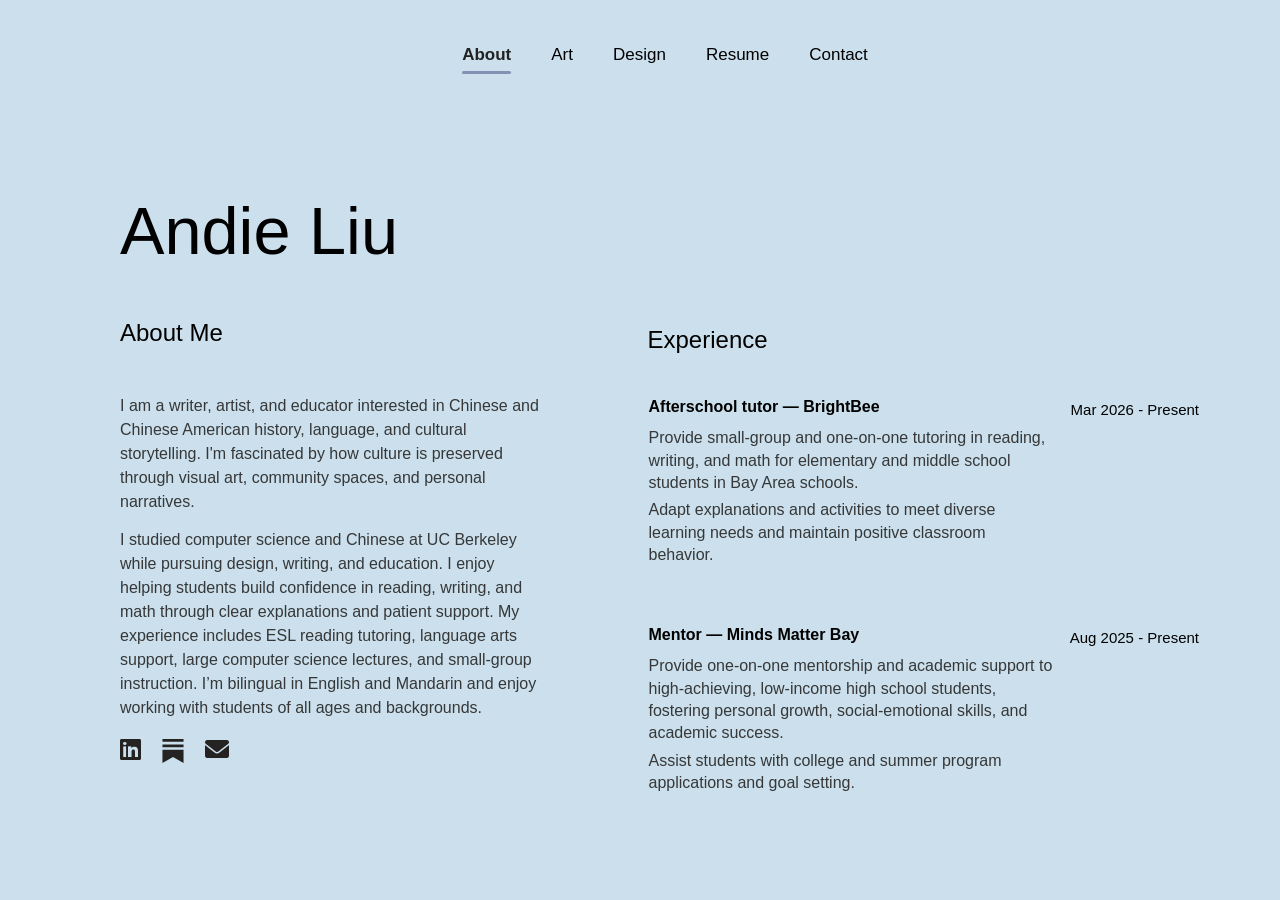
==== index.html @ 17f1b498 "Add mural content to Art page" ====
<!DOCTYPE html>
<html>
    <head>
        <meta charset="UTF-8">
        <meta name="description" content="Andie Liu personal website">
        <meta name="keywords" content="UC Berkeley, software engineer, Java, Python, HTML, CSS, JavaScript, painting">
        <meta name="author" content="Andie Liu">
        <meta name="viewport" content="width=device-width, initial-scale=1.0">
        <title>Andie Liu</title>
        <link rel="stylesheet" href="./styles.css">
        <link rel="stylesheet" href="https://cdnjs.cloudflare.com/ajax/libs/font-awesome/6.0.0-beta3/css/all.min.css">
        <script src="./main.js"></script>
    </head>
    <body class="home-pg">
        <div class="container">
            <nav>
                <div class="menu-container">
                    <ul class="menu">
                        <li><a href="./index.html" class="active">About</a></li>
                        <li><a href="./art.html">Art</a></li>
                        <li><a href="./design.html">Design</a></li>
                        <li><a href="./resume.pdf">Resume</a></li>
                        <li><a href="./contact.html">Contact</a></li>
                    </ul>
                </div>
            </nav>
            <div class="about">
                <div class="left-container">
                    <h1 id="name">Andie Liu</h1>
                    <h2>About Me</h2>
                    <p>
                        I am a writer, artist, and educator interested in Chinese and Chinese American history, language, and cultural storytelling.
                        I'm fascinated by how culture is preserved through visual art, community spaces, and personal narratives.
                    </p>
                    <p>
                        I studied computer science and Chinese at UC Berkeley while pursuing design, writing, and education. I enjoy helping students build confidence in reading, writing, and math through clear explanations and patient support. My experience includes ESL reading tutoring, language arts support, large computer science lectures, and small-group instruction. I’m bilingual in English and Mandarin and enjoy working with students of all ages and backgrounds.
                    </p>
                    <!-- <div class="section-link active" id="exp-link"><a href="#experience">EXPERIENCE</a></div>
                    <div class="section-link" id="proj-link"><a href="#projects">PROJECTS</a></div> -->
                    <footer>
                        <div class="footer-container">
                            <div class="social-icons">
                                <a href="https://linkedin.com/in/andie-liu" target="_blank" rel="noopener noreferrer">
                                    <i class="fab fa-linkedin"></i>
                                </a>
                                <a href="https://andieliu.substack.com/" target="_blank" rel="noopener noreferrer">
                                    <svg xmlns="http://www.w3.org/2000/svg" viewBox="0 0 24 24" width="24" height="24" style="vertical-align:text-bottom; fill:rgb(37,34,34); transition: fill 0.2s; margin-right: 10px; margin-left:10px">
                                        <path d="M22.539 8.242H1.46V5.406h21.08v2.836zM1.46 10.812V24L12 18.11 22.54 24V10.812H1.46zM22.54 0H1.46v2.836h21.08V0z"/>
                                    </svg>
                                </a>
                                <a href="mailto:andieliu@berkeley.edu">
                                    <i class="fas fa-envelope"></i>
                                </a>

                            </div>
                        </div>
                    </footer>
                </div>
            <div class="right-container">
                <section id="experience">
                    <h2>Experience</h2>
                    <div class="resume-box">
                        <div class="resumeItemTitle">
                            <h4 class="resumeOrg">Afterschool tutor — BrightBee </h4>
                            <h4 class="resumeTime">Mar 2026 - Present</h4>
                        </div>
                        <ul>
                            <li>Provide small-group and one-on-one tutoring in reading, writing, and math for elementary and middle school students in Bay Area schools.</li>
                            <li>Adapt explanations and activities to meet diverse learning needs and maintain positive classroom behavior.</li>
                        </ul>
                    </div>
                    <div class="resume-box">
                        <div class="resumeItemTitle">
                            <h4 class="resumeOrg">Mentor — Minds Matter Bay </h4>
                            <h4 class="resumeTime">Aug 2025 - Present</h4>
                        </div>
                        <ul>
                            <li>Provide one-on-one mentorship and academic support to high-achieving, low-income high school students, fostering personal growth, social-emotional skills, and academic success.</li>
                            <li>Assist students with college and summer program applications and goal setting.</li>
                        </ul>
                    </div>
                    <div class="resume-box">
                        <div class="resumeItemTitle">
                            <h4 class="resumeOrg">Teacher — Computer Science Mentors</h4>
                            <h4 class="resumeTime">Oct 2022 - May 2023</h4>
                        </div>
                        <ul>
                            <li>Taught Discrete Math & Probability for 6-student sections twice weekly; clarified technical concepts through visuals for struggling students. Consistently earned top student evaluations for clarity and efficacy.</li>
                            <li>Led interactive lectures for 150+ freshmen girls in computer science, encouraging engagement and confidence.</li>
                        </ul>
                    </div>
                    <div class="resume-box">
                        <div class="resumeItemTitle">
                            <h4 class="resumeOrg">Reading tutor — Lauren's House 4 Positive Change</h4>
                            <h4 class="resumeTime">Jun 2020 - Aug 2020</h4>
                        </div>
                        <ul>
                            <li>Taught ESL elementary and middle schoolers critical reading over Zoom 3x a week. Received overwhelmingly positive feedback from students' academic year teachers.</li>
                        </ul>
                    </div>
                    <div class="resume-box">
                        <div class="resumeItemTitle">
                            <h4 class="resumeOrg">Language arts tutor — Monta Vista High School</h4>
                            <h4 class="resumeTime">Aug 2019 - June 2020</h4>
                        </div>
                        <ul>
                            <li>Guided students through literary analysis, essay writing, and creative expression in one-on-one and group settings.</li>
                            <li>Edited and provided feedback on journalistic and academic writing; assisted teacher with classroom management and student engagement.</li>
                        </ul>
                    </div>
                    <div class="resume-box">
                        <div class="resumeItemTitle">
                            <h4 class="resumeOrg">Designer — Blue & Gold Yearbook</h4>
                            <h4 class="resumeTime">Aug 2021 - Dec 2022</h4>
                        </div>
                        <ul>
                            <li>Created monthly page spreads featuring campus events integrating graphic design principles on Adobe InDesign, Photoshop, and Illustrator. Collaborated across copy, photo, and editing teams to perfect designs through revision and redesign.</li>
                        </ul>
                    </div>
                    <div class="resume-box">
                        <div class="resumeItemTitle">
                            <h4 class="resumeOrg">News reporter — The Daily Californian</h4>
                            <h4 class="resumeTime">Jun 2021 - Aug 2021</h4>
                        </div>
                        <ul>
                            <li>Interviewed, wrote, edited, and published breaking news stories online on events, research, and community of Berkeley within 24 hours of assignment. Published feature on City Council members on front page of print paper.</li>
                        </ul>
                    </div>
                    <div class="resume-box">
                        <div class="resumeItemTitle">
                            <h4 class="resumeOrg">Erhu (Chinese violin) teacher</h4>
                            <h4 class="resumeTime">Jun 2020 - May 2023</h4>
                        </div>
                        <ul>
                            <li>Taught an adult beginner traditional Chinese pieces and technique weekly on Zoom.</li>
                        </ul>
                    </div>
                </section>
                <section id="projects">
                    <h2 style="margin-top:35px">Projects</h2>
                    <div class="resume-box">
                        <div class="resumeItemTitle">
                            <h4 class="resumeOrg">A Beautiful Kind of Jade</h4>
                            <h4 class="resumeTime">Sep 2024 - Present</h4>
                        </div>
                        <ul>
                            <li>Write personal essays on <a href="https://andieliu.substack.com/">blog</a> spanning Eastern and Western linguistics, literature, and philosophy. Build readership through authentic storytelling.</li>
                        </ul>
                    </div>
                    <div class="resume-box">
                        <div class="resumeItemTitle">
                            <h4 class="resumeOrg">Common Threads UC Berkeley mural</h4>
                            <h4 class="resumeTime">Oct 2024 - May 2025</h4>
                        </div>
                        <ul>
                            <li>Designed 70 by 14 ft mural on campus synthesizing own research on 205 unique cultural textiles. Iteratively revised design by incorporating feedback from administration and students.</li>
                        </ul>
                    </div>
                </section>
                <section id="education">
                    <h2 style="margin-top:35px">Education</h2>
                    <div class="resume-box">
                        <div class="resumeItemTitle">
                            <h4 class="resumeOrg">University of California, Berkeley</h4>
                            <h4 class="resumeTime">Aug 2021 - May 2025</h4>
                        </div>
                        <ul>
                            <li>Computer science major, 3.99 GPA</li>
                        </ul>
                    </div>
                </section>
            </div>
        </div>
    </div>
    </body>
</html>
---- styles.css ----
html {
    scroll-behavior: smooth;
}
body, h1, h2, h3, p, ul, li, a {
    margin: 0;
    padding: 0;
    font-family: -apple-system, BlinkMacSystemFont, "Helvetica Neue", Helvetica, Arial, sans-serif;
    text-decoration: none;
    line-height: 1.7;
    margin-bottom: 14px;
}
body {
    background-color:#cbe0ec;
    transition: background-color 0.9s ease;
}
h1 {
    font-family: -apple-system, BlinkMacSystemFont, "Helvetica Neue", Helvetica, Arial, sans-serif;
    margin:55px 0px 0px 15px;
    font-size: 50pt;
    font-weight:400;
}
ul {
    list-style-type: none;
}
section {
    margin: 0px ;
}
a {
  color: #000000;
  text-decoration: none;
  border-bottom: 1px solid rgba(47,109,246,0.3);
  transition: border-color 0.2s ease, opacity 0.2s ease;
}

a:hover {
  border-bottom-color: rgba(47,109,246,0.8);
  opacity: 0.9;
}

p, li {
    color: rgba(43, 43, 43, 0.934)
}


/* MENU STYLE */
nav {
    z-index: 100;
    display:flex;
    margin:25px;
    justify-content: center;
    position:fixed;
    left:0;
    width: 100vw;
    top: 5px;
    transition:ease-in-out 1s;
    top:0;
}
.menu-container {
    opacity: 0;
    transition: opacity 1s ease, transform 0.4s cubic-bezier(0.4,0,0.2,1);
    border-radius: 50px;
    padding: 5px;
    width:620px;
    align-self:center;
    will-change: transform, opacity;
}

/* Hide menu when scrolling down */
.menu-hidden {
    opacity: 0;
    pointer-events: none;
    transform: translateY(-100px);
}
.menu {
    height: 60px;
    display: flex;
    flex-direction: row;
    justify-content: center;
    align-items: center;
    padding: 0;
    text-align: center;
    width: 100%;
    margin: 0 auto;
}
.menu-container-dark {
    backdrop-filter: blur(10px);
    -webkit-backdrop-filter: blur(10px);
}
.menu li {
    display: inline; /* Display list items horizontally */
    margin: 15px 20px 15px 20px; /* Add spacing between menu items */
    font-size:17px;
}

.menu li:last-child {
    margin-right: 20px; /* Remove margin from the last item */
}
  
/* Animated underline for menu items */
.menu a {
    position: relative;
    text-decoration: none;
    color: black;
    font-weight: 400;
    padding: 15px 0 10px 0;
    border: none;
    background: none;
    transition: color 0.2s;
    text-align: center;
    border-radius: 50px;
    display: inline-block;
}
.menu a::after {
    content: '';
    display: block;
    position: absolute;
    left: 0;
    bottom: 6px;
    width: 100%;
    height: 3px;
    background: #6e7ba1c5;
    border-radius: 2px;
    transform: scaleX(0);
    transform-origin: left;
    transition: transform 0.28s cubic-bezier(.4,0,.2,1);
    pointer-events: none;
}
.menu a:hover::after,
.menu .active a::after,
.menu a.active::after {
    transform: scaleX(1);
}
.menu .active a,
.menu a.active {
    color: #222;
    font-weight: 600;
}
footer {
    position: fixed;
    left: 0;
    bottom: 0;
    width: 100vw;
    height: 160px;
    background: var(--main-bg);
    z-index: 200;
    text-align: left;
    padding: 10px 0 10px 20px;
    margin-left:90px;
}
/* Style the social icons */
.social-icons {
    display: flex;
    font-size: 24px; /* Adjust the font size to make the icons bigger */
    margin-bottom:30px;
  }
  /* Style individual icons */
  .social-icons a i {
    color: rgb(37, 34, 34);
    margin: 0 10px; /* Add spacing between icons */
  }
  .social-icons a {
    border-bottom: none;
}
  /* Change the color of icons on hover */
  .social-icons a:hover i {
    color: rgba(80, 80, 80, 0.796);
}
.social-icons a:hover svg {
    fill: rgba(80, 80, 80, 0.796);
}

  
/* ABOUT PAGE (ON LEFT HAND SIDE) */
.about {
    line-height: 1.4;
    margin:5px 0px 0px 15px;
    display: flex;
    height: 100%;
}
.about p {
    margin-left:25px;
    line-height:1.5;
    max-width: 620px;
}
.about li {
    margin:5px 0px 0px 25px;
}
.section-link{
    font-size:15px;
    margin-left: 25px;
}
#exp-link{
    margin-top:35px;
}
.section-link a {
  color: #6e7ba1c5;
  text-decoration: none;
  border-bottom: 1px solid rgba(133, 155, 203, 0.3);
  transition: border-color 0.2s ease, opacity 0.2s ease;
}
a:hover {
  border-bottom-color: rgba(58,95,191,0.8);
  opacity: 0.9;
}
.active a {
    color: rgb(0, 0, 0);
}
.home-pg .container {
    margin:120px 80px 30px 80px;
}
.home-pg h1 {
    margin:55px 0px 0px 25px;
}
/* left hand side for about page: intro, bio */
.left-container {
        opacity: 0;
        transition: opacity 1s ease;
        width: 35%;
        height: 100vh;
        float: left;
        position: fixed;
        max-width: 40%;
        overflow-y: auto;
}

@media (max-width: 900px) {
    .left-container {
        position: relative;
        width: 100vw;
        max-width: 100vw;
        height: auto;
        float: none;
        overflow-y: auto;
    }
    .right-container {
        margin-left: 0;
        width: 100vw;
        position: relative;
        top: 0;
        height: auto;
        overflow-y: visible;
    }
    .container {
        flex-direction: column;
        margin: 120px 0 80px 0;
    }
    footer {
        width: 100vw;
        left: 0;
    }
}
.left-container h2 {
    margin:25px 0px 40px 25px;
    font-weight: 500;
}

/* right hand side for about page: experience, education, projects */
.right-container {
    opacity: 0;
    transition: opacity 1s ease;
    margin-left: 50%;
    width: 50%;
    /* Inset the container so it only occupies the middle band of the viewport,
       matching the visual top/bottom margins of the left container */
    position: sticky;
    top: 120px;
    height: calc(100vh - 200px); /* 100px breathing room top and bottom */
    overflow-y: scroll;
    overflow-x: visible;
    background: transparent;
    box-sizing: border-box;
}
html, body, .container, .right-container, .about {
    scrollbar-width: none !important;
}
html::-webkit-scrollbar, body::-webkit-scrollbar, .container::-webkit-scrollbar, .right-container::-webkit-scrollbar, .about::-webkit-scrollbar {
    display: none !important;
}
.about .right-container h2 {
    margin-left: 0;
    font-weight: 500;
    margin-top: 200px;
    margin-bottom: 10px;
}
.right-container li {
    line-height: 1.4;
    margin-left:0px;
    margin-right: 145px;
}

/* resume item style */
.resume-box {
    margin: 12px 0px 12px 0px;
    padding: 8px 1px 8px 1px;
}
.resumeItemTitle {
    display: flex;
    justify-content: space-between;
    margin:0px;
}
.resumeOrg {
    text-align: left;
    margin-top:15px;
    margin-bottom:2.5px;
    font-weight:600;
}
.resumeTime {
    text-align: right;
    margin-top:18px;
    margin-bottom:2.5px;
    font-weight:400;
    font-size:15px;
}

/* ART PAGE */
/* grid layout */
.art-pg .container {
    width: 66.66vw;
    justify-self: center;
    margin-left:30px;
}
.art-pg h1 {
    margin-top: 100px;
    justify-self: center;
}
.art-pg h2 {
    margin: 30px 0px 20px 30px;
}
.art-pg p {
    justify-self: center;
    text-wrap: pretty;
    margin:15px 0px 0px 30px;
}
.image-grid {
    display: grid;
    grid-template-columns: repeat(2, 1fr); /* Adjust the number of columns as needed */
    gap: 20px; /* Add spacing between grid items */
    padding: 20px; /* Add padding around the grid */
}
/* individual grid items */
.grid-item {
    text-align: left;
    padding: 10px;
}
/* images within grid items */
.grid-item img {
    max-width: 100%;
    height: auto;
  }
/* labels for the images */
.grid-item p {
    margin: 10px 0;
}

/* DESIGN PAGE */
/* Portfolio container */
.design-container {
    transition: opacity 1s ease;
    height: 100vh;
    width: 66.66vw;
    justify-self: center;
    margin: 0;
    padding: 120px 0 0 0;
    display: flex;
    flex-direction: column;
    align-items: stretch;
    box-sizing: border-box;
    justify-content: flex-start;
}
.design-container h1 {
    margin:0px 0px 0px 25px;
}
.design-container h2 {
    font-weight: 500;
}
.design-container p {
    margin:20px;
}
/* Round PDF navigation buttons for multipage designs */
.pdf-controls button, .round-btn {
    margin: 0 10px;
    padding: 10px 12px;
    border-radius: 50px;
    border: none;
    color: #222;
    background-color: transparent;
    font-size: 1.1em;
    font-weight: 500;
    cursor: pointer;
}
.pdf-controls button:hover, .round-btn:hover {
    color: #000;
    background-color: rgba(255, 255, 255, 0.7);
    box-shadow: 0 2px 8px rgba(120,120,120,0.08);
    transform: translateY(-2px) scale(1.04);
}


/* CONTACT PAGE */
form {
    display:flex;
    flex-direction:column;
    justify-content: center;
    align-items:left;
    margin:0;
    padding:0;
    margin-top:15px;
    margin-right:480px;
}
input, textarea {
    margin:5px 0px 10px 0px;
    padding:10px;
    border-radius: 5px;
    border: 1px solid #ccc;
}
input[type=submit]:hover {
    background-color:rgba(246, 253, 238, 0.962);
}
#contact-content, .contact-pg .container, .contact-pg p, .contact-pg form {
    width: 66.66vw !important;
    max-width: 66.66vw !important;
    min-width: 0;
    box-sizing: border-box;
    margin-left: auto;
    margin-right: auto;
}

.contact-pg .container {
    margin: 150px auto;
}

.contact-pg form {
    display: flex;
    flex-direction: column;
    align-items: flex-start;
}

.contact-pg input[type="text"], .contact-pg input[type="email"] {
    width: 30vw !important;
    max-width: 30vw !important;
    min-width: 120px;
    box-sizing: border-box;
}
.contact-pg textarea {
    padding:50px;
    resize: none;
    width: 100%;
    max-width: 100%;
    box-sizing: border-box;
}
.contact-pg input[type="submit"] {
    width: auto !important;
    min-width: 0;
    padding: 12px 15px;
    border-radius: 50px;
    border: none;
    color: #222;
    background-color: rgba(255, 255, 255, 0.7);
    cursor: pointer;
    align-self: flex-start;
    box-sizing: border-box;
    font-size: 1.1em;
    font-weight:550;
}
.contact-pg input[type="submit"]:hover{
    color: #000;
    background-color:var(--main-bg);
    box-shadow: 0 2px 8px rgba(120,120,120,0.08);
    border-color: #222;
    border: 1px solid rgba(47,109,246,0.3);
}
#joke {
    display: flex;
    margin-top: 8px;
}
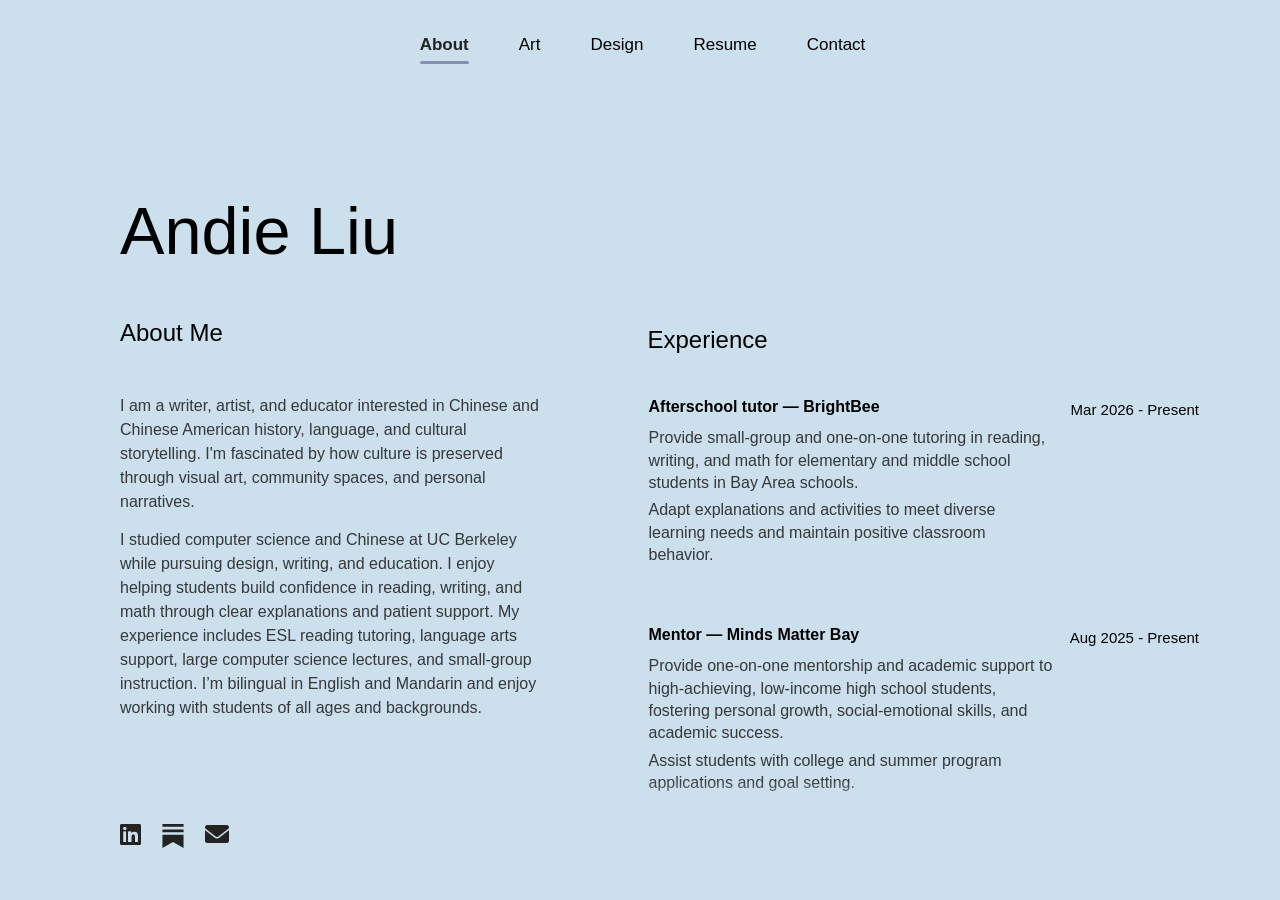
==== commit 4a5af9e1: "Add page designs to design page, clean up home page" ====
--- a/index.html
+++ b/index.html
@@ -48,7 +48,7 @@
                                         <path d="M22.539 8.242H1.46V5.406h21.08v2.836zM1.46 10.812V24L12 18.11 22.54 24V10.812H1.46zM22.54 0H1.46v2.836h21.08V0z"/>
                                     </svg>
                                 </a>
-                                <a href="mailto:andieliu@berkeley.edu">
+                                <a href="/cdn-cgi/l/email-protection#3859565c515d54514d785a5d4a535d545d41165d5c4d">
                                     <i class="fas fa-envelope"></i>
                                 </a>
 
@@ -170,7 +170,4 @@
                     </div>
                 </section>
             </div>
-        </div>
-    </div>
-    </body>
-</html>
+  
--- a/styles.css
+++ b/styles.css
@@ -38,33 +38,37 @@
 }
 
 p, li {
-    color: rgba(43, 43, 43, 0.934)
+    color: rgba(43, 43, 43, 0.934);
+    line-height:1.5;
 }
 
 
 /* MENU STYLE */
 nav {
     z-index: 100;
-    display:flex;
-    margin:25px;
+    display: flex;
     justify-content: center;
-    position:fixed;
-    left:0;
+    position: fixed;
+    left: 0;
+    top: 0;
     width: 100vw;
-    top: 5px;
-    transition:ease-in-out 1s;
-    top:0;
 }
 .menu-container {
     opacity: 0;
-    transition: opacity 1s ease, transform 0.4s cubic-bezier(0.4,0,0.2,1);
-    border-radius: 50px;
-    padding: 5px;
-    width:620px;
-    align-self:center;
+    transition: opacity 1s ease, transform 0.4s cubic-bezier(0.4,0,0.2,1), background-color 0.9s ease;
+    /* Tab shape: flat top, rounded bottom corners only */
+    border-radius: 0 0 20px 20px;
+    padding: 20px 10px 0 10px; /* top padding creates the visual offset */
+    width: 500px;
+    align-self: flex-start;
     will-change: transform, opacity;
-}
-
+    background-color: #cbe0ec; /* matches default body bg; kept in sync by JS */
+}
+.menu-container-dark {
+    backdrop-filter: blur(10px);
+    -webkit-backdrop-filter: blur(10px);
+    box-shadow: 0 4px 16px rgba(0, 0, 0, 0.1);
+}
 /* Hide menu when scrolling down */
 .menu-hidden {
     opacity: 0;
@@ -82,13 +86,9 @@
     width: 100%;
     margin: 0 auto;
 }
-.menu-container-dark {
-    backdrop-filter: blur(10px);
-    -webkit-backdrop-filter: blur(10px);
-}
 .menu li {
     display: inline; /* Display list items horizontally */
-    margin: 15px 20px 15px 20px; /* Add spacing between menu items */
+    margin: 15px 25px 15px 25px; /* Add spacing between menu items */
     font-size:17px;
 }
 
@@ -136,16 +136,27 @@
     font-weight: 600;
 }
 footer {
+    /* Default (non-About pages): scrolls naturally at end of content */
+    position: static;
+    padding: 40px 0 0 20px;
+    box-sizing: border-box;
+    width: 66.66vw;
+    justify-self: center;
+    margin: 0 auto;
+}
+
+/* About page only: footer fixed to bottom of screen */
+.home-pg footer {
     position: fixed;
     left: 0;
     bottom: 0;
     width: 100vw;
-    height: 160px;
-    background: var(--main-bg);
+    height: auto;
+    padding: 10px 0 0 110px;
     z-index: 200;
-    text-align: left;
-    padding: 10px 0 10px 20px;
-    margin-left:90px;
+    transition: background-color 0.9s ease;
+    background-color: #cbe0ec; /* kept in sync with body bg by JS */
+    box-sizing: border-box;
 }
 /* Style the social icons */
 .social-icons {
@@ -269,6 +280,21 @@
     overflow-x: visible;
     background: transparent;
     box-sizing: border-box;
+    /* Mask the top and bottom of the container to create a fade effect as content scrolls in/out of view */
+    mask-image: linear-gradient(
+        to bottom,
+        transparent 0px,
+        black 40px,
+        black calc(100% - 40px),
+        transparent 100%
+    );
+    -webkit-mask-image: linear-gradient(
+        to bottom,
+        transparent 0px,
+        black 40px,
+        black calc(100% - 40px),
+        transparent 100%
+    );
 }
 html, body, .container, .right-container, .about {
     scrollbar-width: none !important;
@@ -317,11 +343,11 @@
 .art-pg .container {
     width: 66.66vw;
     justify-self: center;
-    margin-left:30px;
+    margin: 0 auto;
 }
 .art-pg h1 {
-    margin-top: 100px;
-    justify-self: center;
+    margin: 100px auto 0 auto;
+    text-align: center;
 }
 .art-pg h2 {
     margin: 30px 0px 20px 30px;
@@ -359,7 +385,7 @@
     height: 100vh;
     width: 66.66vw;
     justify-self: center;
-    margin: 0;
+    margin: 0 auto;
     padding: 120px 0 0 0;
     display: flex;
     flex-direction: column;
@@ -368,14 +394,18 @@
     justify-content: flex-start;
 }
 .design-container h1 {
-    margin:0px 0px 0px 25px;
+    margin:0 auto;
+    text-align: center;
 }
 .design-container h2 {
     font-weight: 500;
+    margin:0 auto;
+    text-align: center;
 }
 .design-container p {
-    margin:20px;
-}
+    margin: 15px 0px 15px 0px;
+}
+
 /* Round PDF navigation buttons for multipage designs */
 .pdf-controls button, .round-btn {
     margin: 0 10px;
@@ -424,17 +454,17 @@
     margin-left: auto;
     margin-right: auto;
 }
-
 .contact-pg .container {
     margin: 150px auto;
 }
-
+.contact-pg h1 {
+    margin: 0;
+}
 .contact-pg form {
     display: flex;
     flex-direction: column;
     align-items: flex-start;
 }
-
 .contact-pg input[type="text"], .contact-pg input[type="email"] {
     width: 30vw !important;
     max-width: 30vw !important;
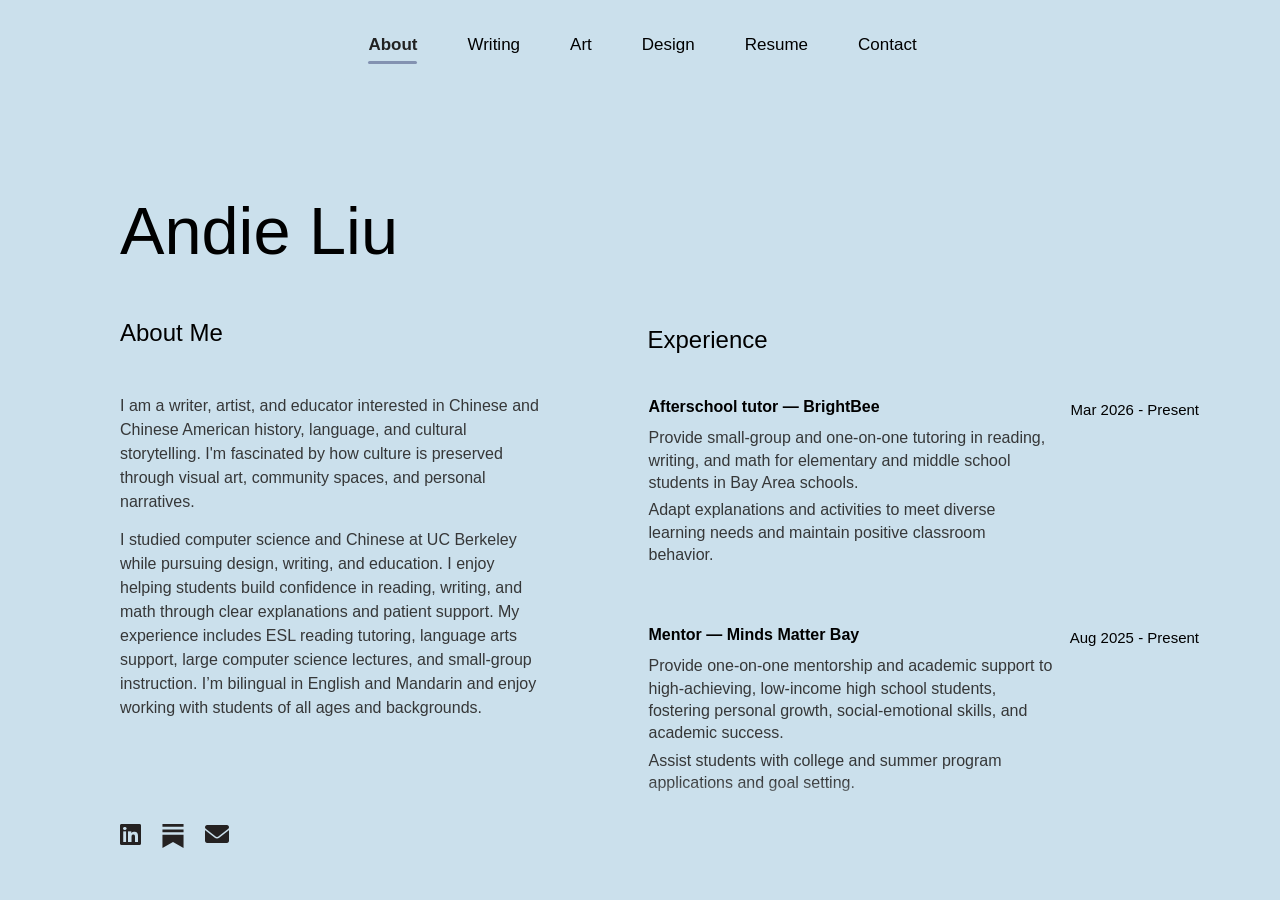
==== commit 67ffa39e: "add writing page with cards to select blog posts" ====
--- a/index.html
+++ b/index.html
@@ -17,9 +17,10 @@
                 <div class="menu-container">
                     <ul class="menu">
                         <li><a href="./index.html" class="active">About</a></li>
+                        <li><a href="./writing.html">Writing</a></li>
                         <li><a href="./art.html">Art</a></li>
                         <li><a href="./design.html">Design</a></li>
-                        <li><a href="./resume.pdf">Resume</a></li>
+                        <li><a href="./resume/resume.pdf">Resume</a></li>
                         <li><a href="./contact.html">Contact</a></li>
                     </ul>
                 </div>
--- a/styles.css
+++ b/styles.css
@@ -28,12 +28,12 @@
 a {
   color: #000000;
   text-decoration: none;
-  border-bottom: 1px solid rgba(47,109,246,0.3);
+  border-bottom: 1px solid #6e7ba1;
   transition: border-color 0.2s ease, opacity 0.2s ease;
 }
 
 a:hover {
-  border-bottom-color: rgba(47,109,246,0.8);
+  border-bottom-color:  rgba(110, 123, 161, 0.6);
   opacity: 0.9;
 }
 
@@ -59,7 +59,7 @@
     /* Tab shape: flat top, rounded bottom corners only */
     border-radius: 0 0 20px 20px;
     padding: 20px 10px 0 10px; /* top padding creates the visual offset */
-    width: 500px;
+    width: 600px;
     align-self: flex-start;
     will-change: transform, opacity;
     background-color: #cbe0ec; /* matches default body bg; kept in sync by JS */
@@ -210,7 +210,7 @@
   transition: border-color 0.2s ease, opacity 0.2s ease;
 }
 a:hover {
-  border-bottom-color: rgba(58,95,191,0.8);
+  border-bottom-color: #6e7ba1c5;
   opacity: 0.9;
 }
 .active a {
@@ -379,13 +379,16 @@
 }
 
 /* DESIGN PAGE */
+.design-pg .container {
+    width: 66.66vw;
+    margin: 0 auto;
+}
+
 /* Portfolio container */
 .design-container {
     transition: opacity 1s ease;
-    height: 100vh;
-    width: 66.66vw;
+    min-height: 100vh;
     justify-self: center;
-    margin: 0 auto;
     padding: 120px 0 0 0;
     display: flex;
     flex-direction: column;
@@ -394,12 +397,12 @@
     justify-content: flex-start;
 }
 .design-container h1 {
-    margin:0 auto;
+    margin:0 auto 30px auto;
     text-align: center;
 }
 .design-container h2 {
     font-weight: 500;
-    margin:0 auto;
+    margin:50px auto 0 auto;
     text-align: center;
 }
 .design-container p {
@@ -465,41 +468,202 @@
     flex-direction: column;
     align-items: flex-start;
 }
+.required {
+    color: rgba(110, 123, 161, 0.6);
+    font-size: 0.85em;
+    font-weight: 400;
+}
 .contact-pg input[type="text"], .contact-pg input[type="email"] {
     width: 30vw !important;
     max-width: 30vw !important;
     min-width: 120px;
     box-sizing: border-box;
+    font-size: 1.05em;
+    /* Pastel blue-slate fill, bottom border only, no other borders */
+    background-color: rgba(110, 123, 161, 0.10);
+    border: none;
+    border-bottom: 2px solid #6e7ba1c5;
+    border-radius: 6px 6px 0 0;
+    padding: 10px 12px;
+    outline: none;
+    transition: background-color 0.2s, border-color 0.2s;
+}
+.contact-pg input[type="text"]:focus, .contact-pg input[type="email"]:focus {
+    background-color: rgba(110, 123, 161, 0.17);
+    border-bottom-color: #6e7ba1;
 }
 .contact-pg textarea {
-    padding:50px;
     resize: none;
-    width: 100%;
-    max-width: 100%;
-    box-sizing: border-box;
+    /* match the paragraph text width set by the container (66.66vw with padding) */
+    width: 100% !important;
+    max-width: 100% !important;
+    box-sizing: border-box;
+    font-size: 1.05em;
+    background-color: rgba(110, 123, 161, 0.10);
+    border: none;
+    border-bottom: 2px solid #6e7ba1c5;
+    border-radius: 6px 6px 0 0;
+    padding: 14px 12px;
+    outline: none;
+    transition: background-color 0.2s, border-color 0.2s;
+}
+.contact-pg textarea:focus {
+    background-color: rgba(110, 123, 161, 0.17);
+    border-bottom-color: #6e7ba1;
 }
 .contact-pg input[type="submit"] {
     width: auto !important;
     min-width: 0;
-    padding: 12px 15px;
-    border-radius: 50px;
-    border: none;
-    color: #222;
-    background-color: rgba(255, 255, 255, 0.7);
+    padding: 10px 24px;
+    border-radius: 6px;
+    border: 1.5px solid #6e7ba1c5;
+    color: #3a4a6e;
+    background-color: transparent;
     cursor: pointer;
     align-self: flex-start;
     box-sizing: border-box;
-    font-size: 1.1em;
-    font-weight:550;
-}
-.contact-pg input[type="submit"]:hover{
-    color: #000;
-    background-color:var(--main-bg);
-    box-shadow: 0 2px 8px rgba(120,120,120,0.08);
-    border-color: #222;
-    border: 1px solid rgba(47,109,246,0.3);
+    font-size: 1em;
+    font-weight: 500;
+    transition: background-color 0.2s, border-color 0.2s, color 0.2s;
+}
+.contact-pg input[type="submit"]:hover {
+    background-color: rgba(110, 123, 161, 0.13);
+    border-color: #6e7ba1;
+    color: #222;
 }
 #joke {
     display: flex;
     margin-top: 8px;
 }
+
+/* ── WRITING PAGE ─────────────────────────────────────────────── */
+.writing-pg .container {
+    width: 66.66vw;
+    margin: 0 auto;
+}
+.writing-container {
+    padding: 100px 0 60px 0;
+}
+.writing-container h1 {
+    margin: 0 0 0 0;
+    text-align: center;
+}
+.writing-intro {
+    /* max-width: 600px; */
+    margin: 20px auto 20px auto;
+    text-align: left;
+    /* color: rgba(43,43,43,0.75); */
+    font-size: 1.02em;
+    line-height: 1.6;
+}
+.writing-intro a {
+    color: inherit;
+}
+
+/* Article list: single column, generous vertical rhythm */
+.articles-list {
+    display: flex;
+    flex-direction: column;
+    gap: 0;
+}
+
+.article-card {
+    border-top: 1px solid rgba(110,123,161,0.22);
+    padding: 36px 0;
+    transition: opacity 0.2s;
+}
+.article-card:last-child {
+    border-bottom: 1px solid rgba(110,123,161,0.22);
+}
+
+/* The whole card is a link */
+.article-link {
+    display: flex;
+    gap: 32px;
+    align-items: flex-start;
+    border: none;
+    color: inherit;
+    text-decoration: none;
+}
+.article-link:hover {
+    border: none;
+    opacity: 1;
+}
+.article-card:hover .article-img {
+    transform: scale(1.025);
+    box-shadow: 0 6px 24px rgba(110,123,161,0.18);
+}
+.article-card:hover .article-read-more {
+    opacity: 1;
+    letter-spacing: 0.04em;
+}
+
+/* Cover image */
+.article-image-wrap {
+    flex-shrink: 0;
+    width: 200px;
+    height: 140px;
+    overflow: hidden;
+    border-radius: 6px;
+    background: rgba(110,123,161,0.10);
+}
+.article-img {
+    width: 100%;
+    height: 100%;
+    object-fit: cover;
+    display: block;
+    transition: transform 0.4s cubic-bezier(0.4,0,0.2,1), box-shadow 0.4s ease;
+}
+
+/* Text block */
+.article-text {
+    flex: 1;
+    display: flex;
+    flex-direction: column;
+    gap: 6px;
+}
+.article-headline {
+    font-size: 1.25em;
+    font-weight: 600;
+    margin: 0;
+    line-height: 1.3;
+    color: #1a1a1a;
+}
+.article-deck {
+    font-size: 1em;
+    font-weight: 500;
+    color: rgba(43,43,43,0.75);
+    margin: 0;
+    line-height: 1.45;
+}
+.article-blurb {
+    font-size: 0.93em;
+    color: rgba(43,43,43,0.6);
+    margin: 4px 0 0 0;
+    line-height: 1.5;
+}
+.article-read-more {
+    margin-top: 12px;
+    font-size: 0.88em;
+    font-weight: 500;
+    color: #6e7ba1;
+    letter-spacing: 0.01em;
+    opacity: 0.7;
+    transition: opacity 0.2s, letter-spacing 0.2s;
+    display: inline-block;
+}
+
+/* Responsive: stack image above text on narrow screens */
+@media (max-width: 700px) {
+    .article-link {
+        flex-direction: column;
+        gap: 16px;
+    }
+    .article-image-wrap {
+        width: 100%;
+        height: 180px;
+    }
+    .writing-pg .container {
+        width: 90vw;
+    }
+}
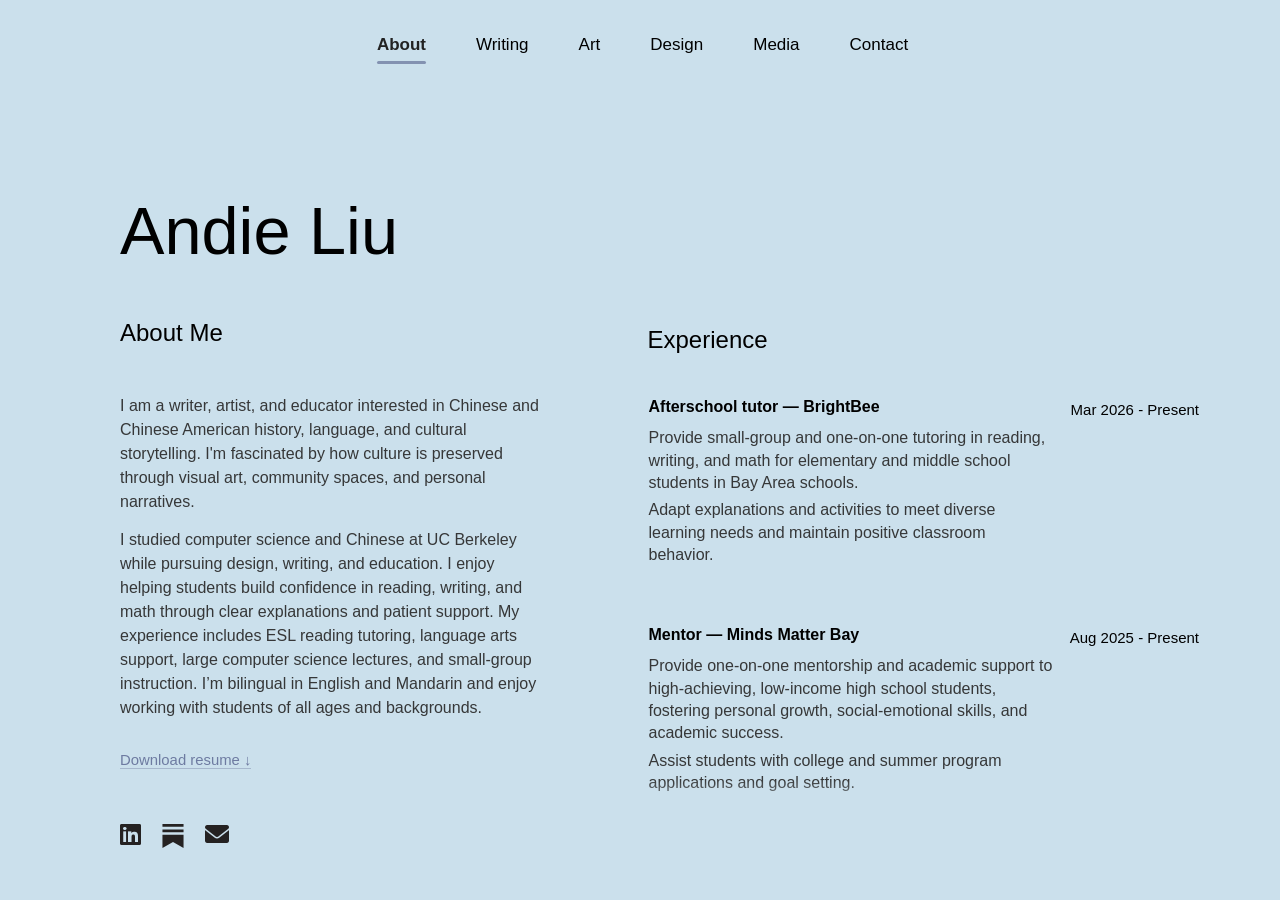
==== commit d20c464f: "create media page, replace resume nav link with link to download" ====
--- a/index.html
+++ b/index.html
@@ -20,7 +20,7 @@
                         <li><a href="./writing.html">Writing</a></li>
                         <li><a href="./art.html">Art</a></li>
                         <li><a href="./design.html">Design</a></li>
-                        <li><a href="./resume/resume.pdf">Resume</a></li>
+                        <li><a href="./media.html">Media</a></li>
                         <li><a href="./contact.html">Contact</a></li>
                     </ul>
                 </div>
@@ -36,8 +36,9 @@
                     <p>
                         I studied computer science and Chinese at UC Berkeley while pursuing design, writing, and education. I enjoy helping students build confidence in reading, writing, and math through clear explanations and patient support. My experience includes ESL reading tutoring, language arts support, large computer science lectures, and small-group instruction. I’m bilingual in English and Mandarin and enjoy working with students of all ages and backgrounds.
                     </p>
-                    <!-- <div class="section-link active" id="exp-link"><a href="#experience">EXPERIENCE</a></div>
-                    <div class="section-link" id="proj-link"><a href="#projects">PROJECTS</a></div> -->
+                    <p style="margin-left:25px; margin-top:28px;">
+                        <a href="./resume/resume.pdf" target="_blank" rel="noopener noreferrer" style="font-size:0.93em; color:#6e7ba1; border-bottom: 1px solid rgba(110,123,161,0.4);">Download resume ↓</a>
+                    </p>
                     <footer>
                         <div class="footer-container">
                             <div class="social-icons">
--- a/styles.css
+++ b/styles.css
@@ -531,10 +531,6 @@
     border-color: #6e7ba1;
     color: #222;
 }
-#joke {
-    display: flex;
-    margin-top: 8px;
-}
 
 /* ── WRITING PAGE ─────────────────────────────────────────────── */
 .writing-pg .container {
@@ -667,3 +663,97 @@
         width: 90vw;
     }
 }
+
+/* ── MEDIA PAGE ───────────────────────────────────────────────── */
+.media-pg .container {
+    width: 66.66vw;
+    margin: 0 auto;
+}
+.media-container {
+    padding: 100px 0 80px 0;
+    justify-self: center;
+}
+.media-container h1 {
+    text-align: center;
+    margin: 0 0 10px 0;
+}
+
+/* Section heading (Podcast / Video) */
+.media-section {
+    margin-top: 60px;
+}
+.media-section-title {
+    font-size: 1em;
+    font-weight: 500;
+    letter-spacing: 0.08em;
+    text-transform: uppercase;
+    color: rgba(110,123,161,0.8);
+    margin: 0 0 4px 0;
+    padding-bottom: 10px;
+    border-bottom: 1px solid rgba(110,123,161,0.18);
+}
+
+/* Each media item: context text on top, embed below */
+.media-item {
+    padding: 36px 0;
+    border-bottom: 1px solid rgba(110,123,161,0.13);
+    max-width: 680px;
+}
+.media-item:last-child {
+    border-bottom: none;
+}
+
+.media-text {
+    margin-bottom: 18px;
+}
+.media-title {
+    font-size: 1.18em;
+    font-weight: 600;
+    margin: 0 0 6px 0;
+    color: #1a1a1a;
+    line-height: 1.3;
+}
+.media-context {
+    font-size: 0.95em;
+    color: rgba(43,43,43,0.65);
+    line-height: 1.55;
+    margin: 0;
+    max-width: 640px;
+}
+
+/* Embed wrappers */
+.media-embed {
+    width: 100%;
+}
+
+/* 16:9 video wrapper */
+.media-embed-video {
+    position: relative;
+    width: 100%;
+    padding-bottom: 56.25%; /* 16:9 */
+    height: 0;
+    overflow: hidden;
+    border-radius: 6px;
+    background: rgba(110,123,161,0.08);
+}
+.media-embed-video iframe {
+    position: absolute;
+    top: 0;
+    left: 0;
+    width: 100%;
+    height: 100%;
+    border: none;
+    border-radius: 6px;
+}
+
+/* SoundCloud embed tweak */
+.media-embed iframe {
+    border-radius: 6px;
+    display: block;
+}
+
+@media (max-width: 700px) {
+    .media-pg .container {
+        width: 90vw;
+    }
+}
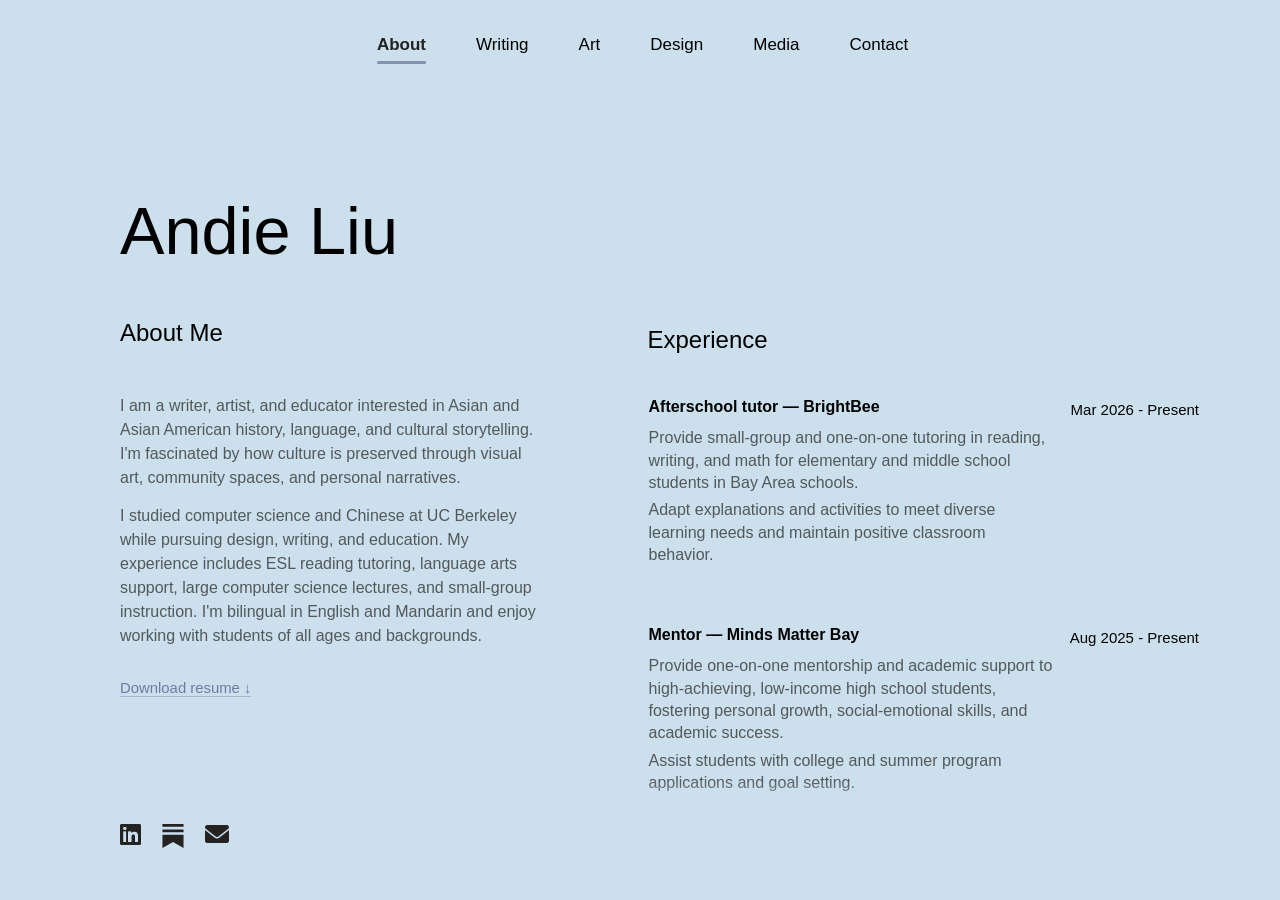
==== commit 34c7fcbd: "remove footer from non-home pages, ease on load" ====
--- a/index.html
+++ b/index.html
@@ -30,11 +30,11 @@
                     <h1 id="name">Andie Liu</h1>
                     <h2>About Me</h2>
                     <p>
-                        I am a writer, artist, and educator interested in Chinese and Chinese American history, language, and cultural storytelling.
+                        I am a writer, artist, and educator interested in Asian and Asian American history, language, and cultural storytelling.
                         I'm fascinated by how culture is preserved through visual art, community spaces, and personal narratives.
                     </p>
                     <p>
-                        I studied computer science and Chinese at UC Berkeley while pursuing design, writing, and education. I enjoy helping students build confidence in reading, writing, and math through clear explanations and patient support. My experience includes ESL reading tutoring, language arts support, large computer science lectures, and small-group instruction. I’m bilingual in English and Mandarin and enjoy working with students of all ages and backgrounds.
+                        I studied computer science and Chinese at UC Berkeley while pursuing design, writing, and education. My experience includes ESL reading tutoring, language arts support, large computer science lectures, and small-group instruction. I'm bilingual in English and Mandarin and enjoy working with students of all ages and backgrounds.
                     </p>
                     <p style="margin-left:25px; margin-top:28px;">
                         <a href="./resume/resume.pdf" target="_blank" rel="noopener noreferrer" style="font-size:0.93em; color:#6e7ba1; border-bottom: 1px solid rgba(110,123,161,0.4);">Download resume ↓</a>
--- a/styles.css
+++ b/styles.css
@@ -12,6 +12,12 @@
 body {
     background-color:#cbe0ec;
     transition: background-color 0.9s ease;
+    animation: pageFadeIn 0.4s ease forwards;
+}
+
+@keyframes pageFadeIn {
+    from { opacity: 0; }
+    to   { opacity: 1; }
 }
 h1 {
     font-family: -apple-system, BlinkMacSystemFont, "Helvetica Neue", Helvetica, Arial, sans-serif;
@@ -38,7 +44,7 @@
 }
 
 p, li {
-    color: rgba(43, 43, 43, 0.934);
+    color: rgba(43, 43, 43, 0.75);
     line-height:1.5;
 }
 
@@ -347,15 +353,19 @@
 }
 .art-pg h1 {
     margin: 100px auto 0 auto;
+    justify-self: center;
     text-align: center;
 }
 .art-pg h2 {
-    margin: 30px 0px 20px 30px;
+    font-weight: 500;
+    text-align: center;
+    margin: 20px auto 20px auto;
 }
 .art-pg p {
     justify-self: center;
     text-wrap: pretty;
-    margin:15px 0px 0px 30px;
+    margin: 20px auto 20px auto;
+    max-width: 680px;
 }
 .image-grid {
     display: grid;
@@ -406,7 +416,9 @@
     text-align: center;
 }
 .design-container p {
-    margin: 15px 0px 15px 0px;
+    max-width: 680px;
+    align-self: center;
+    margin: 20px auto 20px auto;
 }
 
 /* Round PDF navigation buttons for multipage designs */
@@ -545,12 +557,12 @@
     text-align: center;
 }
 .writing-intro {
-    /* max-width: 600px; */
     margin: 20px auto 20px auto;
     text-align: left;
     /* color: rgba(43,43,43,0.75); */
     font-size: 1.02em;
     line-height: 1.6;
+    max-width: 680px;
 }
 .writing-intro a {
     color: inherit;
@@ -561,6 +573,8 @@
     display: flex;
     flex-direction: column;
     gap: 0;
+    max-width: 680px;
+    margin: 0 auto;
 }
 
 .article-card {
@@ -672,6 +686,7 @@
 .media-container {
     padding: 100px 0 80px 0;
     justify-self: center;
+    align-items: center;
 }
 .media-container h1 {
     text-align: center;
@@ -680,7 +695,8 @@
 
 /* Section heading (Podcast / Video) */
 .media-section {
-    margin-top: 60px;
+    justify-self: center;
+    margin: 20px auto 20px auto;
 }
 .media-section-title {
     font-size: 1em;
@@ -695,6 +711,8 @@
 
 /* Each media item: context text on top, embed below */
 .media-item {
+    align-self: center;
+    margin: 20px auto 20px auto;
     padding: 36px 0;
     border-bottom: 1px solid rgba(110,123,161,0.13);
     max-width: 680px;
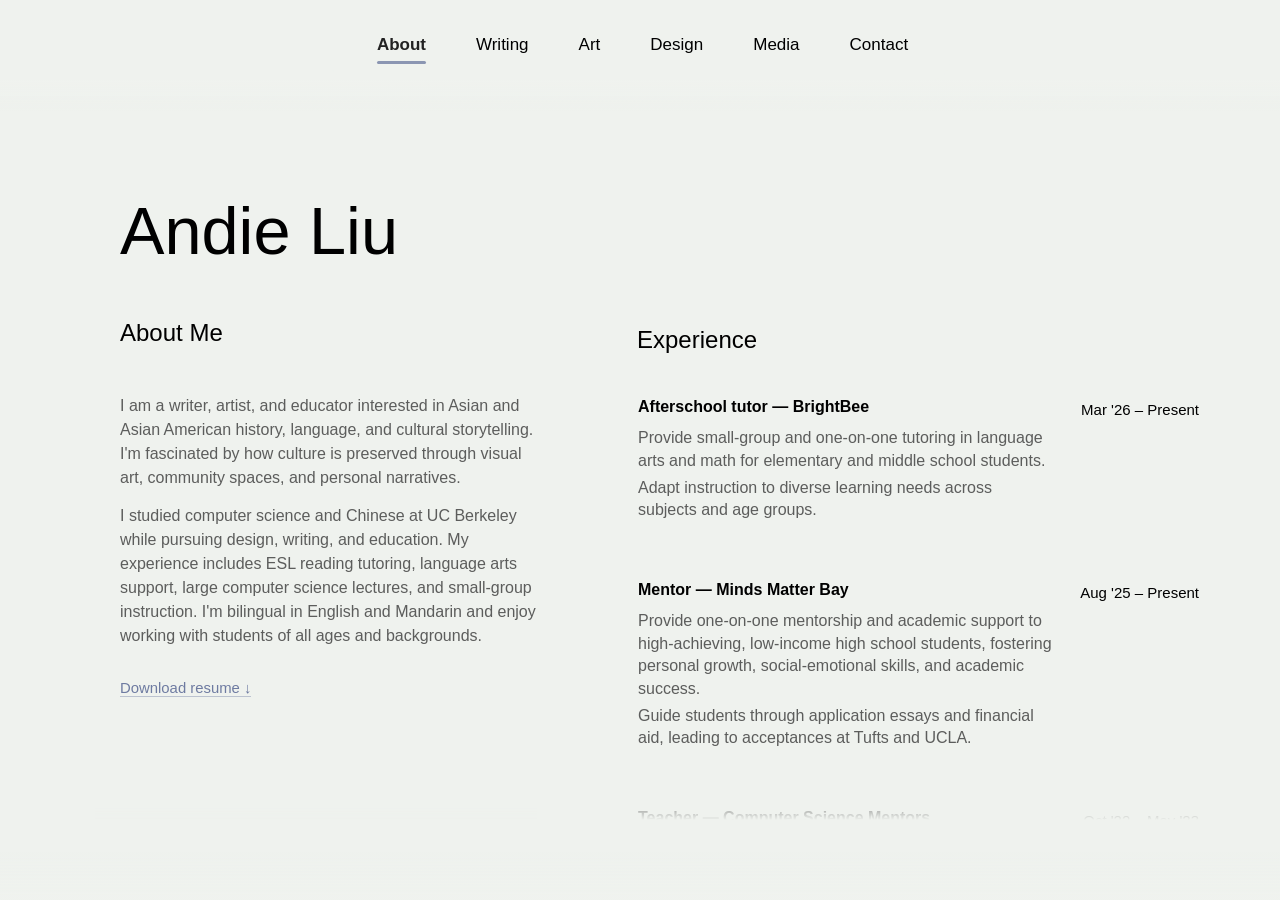
==== commit c6b8cb72: "copyedit text and fix gradients" ====
--- a/index.html
+++ b/index.html
@@ -1,63 +1,74 @@
 <!DOCTYPE html>
 <html>
-    <head>
-        <meta charset="UTF-8">
-        <meta name="description" content="Andie Liu personal website">
-        <meta name="keywords" content="UC Berkeley, software engineer, Java, Python, HTML, CSS, JavaScript, painting">
-        <meta name="author" content="Andie Liu">
-        <meta name="viewport" content="width=device-width, initial-scale=1.0">
-        <title>Andie Liu</title>
-        <link rel="stylesheet" href="./styles.css">
-        <link rel="stylesheet" href="https://cdnjs.cloudflare.com/ajax/libs/font-awesome/6.0.0-beta3/css/all.min.css">
-        <script src="./main.js"></script>
-    </head>
-    <body class="home-pg">
-        <div class="container">
-            <nav>
-                <div class="menu-container">
-                    <ul class="menu">
-                        <li><a href="./index.html" class="active">About</a></li>
-                        <li><a href="./writing.html">Writing</a></li>
-                        <li><a href="./art.html">Art</a></li>
-                        <li><a href="./design.html">Design</a></li>
-                        <li><a href="./media.html">Media</a></li>
-                        <li><a href="./contact.html">Contact</a></li>
-                    </ul>
-                </div>
-            </nav>
-            <div class="about">
-                <div class="left-container">
-                    <h1 id="name">Andie Liu</h1>
-                    <h2>About Me</h2>
-                    <p>
-                        I am a writer, artist, and educator interested in Asian and Asian American history, language, and cultural storytelling.
-                        I'm fascinated by how culture is preserved through visual art, community spaces, and personal narratives.
-                    </p>
-                    <p>
-                        I studied computer science and Chinese at UC Berkeley while pursuing design, writing, and education. My experience includes ESL reading tutoring, language arts support, large computer science lectures, and small-group instruction. I'm bilingual in English and Mandarin and enjoy working with students of all ages and backgrounds.
-                    </p>
-                    <p style="margin-left:25px; margin-top:28px;">
-                        <a href="./resume/resume.pdf" target="_blank" rel="noopener noreferrer" style="font-size:0.93em; color:#6e7ba1; border-bottom: 1px solid rgba(110,123,161,0.4);">Download resume ↓</a>
-                    </p>
-                    <footer>
-                        <div class="footer-container">
-                            <div class="social-icons">
-                                <a href="https://linkedin.com/in/andie-liu" target="_blank" rel="noopener noreferrer">
-                                    <i class="fab fa-linkedin"></i>
-                                </a>
-                                <a href="https://andieliu.substack.com/" target="_blank" rel="noopener noreferrer">
-                                    <svg xmlns="http://www.w3.org/2000/svg" viewBox="0 0 24 24" width="24" height="24" style="vertical-align:text-bottom; fill:rgb(37,34,34); transition: fill 0.2s; margin-right: 10px; margin-left:10px">
-                                        <path d="M22.539 8.242H1.46V5.406h21.08v2.836zM1.46 10.812V24L12 18.11 22.54 24V10.812H1.46zM22.54 0H1.46v2.836h21.08V0z"/>
-                                    </svg>
-                                </a>
-                                <a href="/cdn-cgi/l/email-protection#3859565c515d54514d785a5d4a535d545d41165d5c4d">
-                                    <i class="fas fa-envelope"></i>
-                                </a>
 
-                            </div>
-                        </div>
-                    </footer>
-                </div>
+<head>
+    <meta charset="UTF-8">
+    <meta name="description" content="Andie Liu personal website">
+    <meta name="keywords" content="UC Berkeley, software engineer, Java, Python, HTML, CSS, JavaScript, painting">
+    <meta name="author" content="Andie Liu">
+    <meta name="viewport" content="width=device-width, initial-scale=1.0">
+    <title>Andie Liu</title>
+    <link rel="stylesheet" href="./styles.css">
+    <link rel="stylesheet" href="https://cdnjs.cloudflare.com/ajax/libs/font-awesome/6.0.0-beta3/css/all.min.css">
+    <script src="./main.js"></script>
+</head>
+
+<body class="home-pg">
+    <div class="container">
+        <nav>
+            <div class="menu-container">
+                <ul class="menu">
+                    <li><a href="./index.html" class="active">About</a></li>
+                    <li><a href="./writing.html">Writing</a></li>
+                    <li><a href="./art.html">Art</a></li>
+                    <li><a href="./design.html">Design</a></li>
+                    <li><a href="./media.html">Media</a></li>
+                    <li><a href="./contact.html">Contact</a></li>
+                </ul>
+            </div>
+        </nav>
+        <div class="about">
+            <div class="left-container">
+                <h1 id="name">Andie Liu</h1>
+                <h2>About Me</h2>
+                <p>
+                    I am a writer, artist, and educator interested in Asian and Asian American history, language, and
+                    cultural storytelling.
+                    I'm fascinated by how culture is preserved through visual art, community spaces, and personal
+                    narratives.
+                </p>
+                <p>
+                    I studied computer science and Chinese at UC Berkeley while pursuing design, writing, and education.
+                    My experience includes ESL reading tutoring, language arts support, large computer science lectures,
+                    and small-group instruction. I'm bilingual in English and Mandarin and enjoy working with students
+                    of all ages and backgrounds.
+                </p>
+                <p style="margin-left:25px; margin-top:28px;">
+                    <a href="./resume/resume.pdf" target="_blank" rel="noopener noreferrer"
+                        style="font-size:0.93em; color:#6e7ba1; border-bottom: 1px solid rgba(110,123,161,0.4);">Download
+                        resume ↓</a>
+                </p>
+                <footer>
+                    <div class="footer-container">
+                        <div class="social-icons">
+                            <a href="https://linkedin.com/in/andie-liu" target="_blank" rel="noopener noreferrer">
+                                <i class="fab fa-linkedin"></i>
+                            </a>
+                            <a href="https://andieliu.substack.com/" target="_blank" rel="noopener noreferrer">
+                                <svg xmlns="http://www.w3.org/2000/svg" viewBox="0 0 24 24" width="24" height="24"
+                                    style="vertical-align:text-bottom; fill:rgb(37,34,34); transition: fill 0.2s; margin-right: 10px; margin-left:10px">
+                                    <path
+                                        d="M22.539 8.242H1.46V5.406h21.08v2.836zM1.46 10.812V24L12 18.11 22.54 24V10.812H1.46zM22.54 0H1.46v2.836h21.08V0z" />
+                                </svg>
+                            </a>
+                            <a href="/cdn-cgi/l/email-protection#3859565c515d54514d785a5d4a535d545d41165d5c4d">
+                                <i class="fas fa-envelope"></i>
+                            </a>
+
+                        </div>
+                    </div>
+                </footer>
+            </div>
             <div class="right-container">
                 <section id="experience">
                     <h2>Experience</h2>
@@ -67,8 +78,9 @@
                             <h4 class="resumeTime">Mar 2026 - Present</h4>
                         </div>
                         <ul>
-                            <li>Provide small-group and one-on-one tutoring in reading, writing, and math for elementary and middle school students in Bay Area schools.</li>
-                            <li>Adapt explanations and activities to meet diverse learning needs and maintain positive classroom behavior.</li>
+                            <li>Provide small-group and one-on-one tutoring in language arts and math for elementary and
+                                middle school students.</li>
+                            <li>Adapt instruction to diverse learning needs across subjects and age groups.</li>
                         </ul>
                     </div>
                     <div class="resume-box">
@@ -77,8 +89,11 @@
                             <h4 class="resumeTime">Aug 2025 - Present</h4>
                         </div>
                         <ul>
-                            <li>Provide one-on-one mentorship and academic support to high-achieving, low-income high school students, fostering personal growth, social-emotional skills, and academic success.</li>
-                            <li>Assist students with college and summer program applications and goal setting.</li>
+                            <li>Provide one-on-one mentorship and academic support to high-achieving, low-income high
+                                school students, fostering
+                                personal growth, social-emotional skills, and academic success.</li>
+                            <li>Guide students through application essays and financial aid, leading to acceptances at
+                                Tufts and UCLA.</li>
                         </ul>
                     </div>
                     <div class="resume-box">
@@ -87,36 +102,46 @@
                             <h4 class="resumeTime">Oct 2022 - May 2023</h4>
                         </div>
                         <ul>
-                            <li>Taught Discrete Math & Probability for 6-student sections twice weekly; clarified technical concepts through visuals for struggling students. Consistently earned top student evaluations for clarity and efficacy.</li>
-                            <li>Led interactive lectures for 150+ freshmen girls in computer science, encouraging engagement and confidence.</li>
-                        </ul>
-                    </div>
-                    <div class="resume-box">
+                            <li>Led interactive lectures for 150+ first-year women, building their academic confidence.
+                            </li>
+                            <li>Clarified challenging concepts through visuals and encouraged student questions.
+                                Consistently earned top student
+                                evaluations for clarity and efficacy.</li>
+                        </ul>
+                    </div>
+                    <!-- <div class="resume-box">
                         <div class="resumeItemTitle">
                             <h4 class="resumeOrg">Reading tutor — Lauren's House 4 Positive Change</h4>
                             <h4 class="resumeTime">Jun 2020 - Aug 2020</h4>
                         </div>
                         <ul>
-                            <li>Taught ESL elementary and middle schoolers critical reading over Zoom 3x a week. Received overwhelmingly positive feedback from students' academic year teachers.</li>
-                        </ul>
-                    </div>
-                    <div class="resume-box">
+                            <li>Taught ESL elementary and middle schoolers critical reading over Zoom 3x a week.
+                                Received overwhelmingly positive feedback from students' academic year teachers.</li>
+                        </ul>
+                    </div> -->
+                    <!-- <div class="resume-box">
                         <div class="resumeItemTitle">
                             <h4 class="resumeOrg">Language arts tutor — Monta Vista High School</h4>
                             <h4 class="resumeTime">Aug 2019 - June 2020</h4>
                         </div>
                         <ul>
-                            <li>Guided students through literary analysis, essay writing, and creative expression in one-on-one and group settings.</li>
-                            <li>Edited and provided feedback on journalistic and academic writing; assisted teacher with classroom management and student engagement.</li>
-                        </ul>
-                    </div>
-                    <div class="resume-box">
-                        <div class="resumeItemTitle">
-                            <h4 class="resumeOrg">Designer — Blue & Gold Yearbook</h4>
+                            <li>Guided students through literary analysis, essay writing, and creative expression in
+                                one-on-one and group settings.</li>
+                            <li>Edited and provided feedback on journalistic and academic writing; assisted teacher with
+                                classroom management and student engagement.</li>
+                        </ul>
+                    </div> -->
+                    <div class="resume-box">
+                        <div class="resumeItemTitle">
+                            <h4 class="resumeOrg">Managing Editor — El Estoque Student Publication</h4>
                             <h4 class="resumeTime">Aug 2021 - Dec 2022</h4>
                         </div>
                         <ul>
-                            <li>Created monthly page spreads featuring campus events integrating graphic design principles on Adobe InDesign, Photoshop, and Illustrator. Collaborated across copy, photo, and editing teams to perfect designs through revision and redesign.</li>
+                            <li>Produced graphic design, multimedia layouts, and editorial content for award-winning
+                                student publication.</li>
+                            <li>Won National Scholastic Press Association awards for Multimedia Design, Digital Story of
+                                the Year, Social Justice
+                                Reporting, and COVID-19 Coverage.</li>
                         </ul>
                     </div>
                     <div class="resume-box">
@@ -125,7 +150,9 @@
                             <h4 class="resumeTime">Jun 2021 - Aug 2021</h4>
                         </div>
                         <ul>
-                            <li>Interviewed, wrote, edited, and published breaking news stories online on events, research, and community of Berkeley within 24 hours of assignment. Published feature on City Council members on front page of print paper.</li>
+                            <li>Interviewed, wrote, edited, and published breaking news stories online on events,
+                                research, and community of Berkeley within 24 hours of assignment. Published feature on
+                                City Council members on front page of print paper.</li>
                         </ul>
                     </div>
                     <div class="resume-box">
@@ -134,7 +161,7 @@
                             <h4 class="resumeTime">Jun 2020 - May 2023</h4>
                         </div>
                         <ul>
-                            <li>Taught an adult beginner traditional Chinese pieces and technique weekly on Zoom.</li>
+                            <li>Taught traditional Chinese music and erhu technique to an adult beginner via Zoom.</li>
                         </ul>
                     </div>
                 </section>
@@ -146,16 +173,20 @@
                             <h4 class="resumeTime">Sep 2024 - Present</h4>
                         </div>
                         <ul>
-                            <li>Write personal essays on <a href="https://andieliu.substack.com/">blog</a> spanning Eastern and Western linguistics, literature, and philosophy. Build readership through authentic storytelling.</li>
-                        </ul>
-                    </div>
-                    <div class="resume-box">
-                        <div class="resumeItemTitle">
-                            <h4 class="resumeOrg">Common Threads UC Berkeley mural</h4>
+                            <li>Write personal essays on <a href="https://andieliu.substack.com/">blog</a> spanning
+                                Eastern and Western linguistics, literature, and philosophy. Build readership through
+                                authentic storytelling.</li>
+                        </ul>
+                    </div>
+                    <div class="resume-box">
+                        <div class="resumeItemTitle">
+                            <h4 class="resumeOrg"><a href="./art.html" target="_blank" rel="noopener noreferrer">Common
+                                    Threads UC Berkeley mural</a></h4>
                             <h4 class="resumeTime">Oct 2024 - May 2025</h4>
                         </div>
                         <ul>
-                            <li>Designed 70 by 14 ft mural on campus synthesizing own research on 205 unique cultural textiles. Iteratively revised design by incorporating feedback from administration and students.</li>
+                            <li>Designed 70x14 ft campus mural; researched 200+ cultural textiles; iterated design
+                                through feedback from administration and students.</li>
                         </ul>
                     </div>
                 </section>
@@ -171,5 +202,4 @@
                         </ul>
                     </div>
                 </section>
-            </div>
-  +            </div>
--- a/styles.css
+++ b/styles.css
@@ -1,7 +1,15 @@
 html {
     scroll-behavior: smooth;
 }
-body, h1, h2, h3, p, ul, li, a {
+
+body,
+h1,
+h2,
+h3,
+p,
+ul,
+li,
+a {
     margin: 0;
     padding: 0;
     font-family: -apple-system, BlinkMacSystemFont, "Helvetica Neue", Helvetica, Arial, sans-serif;
@@ -9,43 +17,53 @@
     line-height: 1.7;
     margin-bottom: 14px;
 }
+
 body {
-    background-color:#cbe0ec;
-    transition: background-color 0.9s ease;
+    background-color: #eff2ee;
     animation: pageFadeIn 0.4s ease forwards;
 }
 
 @keyframes pageFadeIn {
-    from { opacity: 0; }
-    to   { opacity: 1; }
-}
+    from {
+        opacity: 0;
+    }
+
+    to {
+        opacity: 1;
+    }
+}
+
 h1 {
     font-family: -apple-system, BlinkMacSystemFont, "Helvetica Neue", Helvetica, Arial, sans-serif;
-    margin:55px 0px 0px 15px;
+    margin: 55px 0px 0px 15px;
     font-size: 50pt;
-    font-weight:400;
-}
+    font-weight: 400;
+}
+
 ul {
     list-style-type: none;
 }
+
 section {
-    margin: 0px ;
-}
+    margin: 0px;
+}
+
 a {
-  color: #000000;
-  text-decoration: none;
-  border-bottom: 1px solid #6e7ba1;
-  transition: border-color 0.2s ease, opacity 0.2s ease;
+    color: #000000;
+    text-decoration: none;
+    border-bottom: 1px solid #6e7ba1;
+    transition: border-color 0.2s ease, opacity 0.2s ease;
 }
 
 a:hover {
-  border-bottom-color:  rgba(110, 123, 161, 0.6);
-  opacity: 0.9;
-}
-
-p, li {
+    border-bottom-color: rgba(110, 123, 161, 0.6);
+    opacity: 0.9;
+}
+
+p,
+li {
     color: rgba(43, 43, 43, 0.75);
-    line-height:1.5;
+    line-height: 1.5;
 }
 
 
@@ -59,28 +77,34 @@
     top: 0;
     width: 100vw;
 }
+
 .menu-container {
     opacity: 0;
-    transition: opacity 1s ease, transform 0.4s cubic-bezier(0.4,0,0.2,1), background-color 0.9s ease;
+    transition: opacity 1s ease, transform 0.4s cubic-bezier(0.4, 0, 0.2, 1);
     /* Tab shape: flat top, rounded bottom corners only */
     border-radius: 0 0 20px 20px;
-    padding: 20px 10px 0 10px; /* top padding creates the visual offset */
+    padding: 20px 10px 0 10px;
+    /* top padding creates the visual offset */
     width: 600px;
     align-self: flex-start;
     will-change: transform, opacity;
-    background-color: #cbe0ec; /* matches default body bg; kept in sync by JS */
-}
+    background-color: #eff2ee;
+    /* matches default body bg; kept in sync by JS */
+}
+
 .menu-container-dark {
     backdrop-filter: blur(10px);
     -webkit-backdrop-filter: blur(10px);
     box-shadow: 0 4px 16px rgba(0, 0, 0, 0.1);
 }
+
 /* Hide menu when scrolling down */
 .menu-hidden {
     opacity: 0;
     pointer-events: none;
     transform: translateY(-100px);
 }
+
 .menu {
     height: 60px;
     display: flex;
@@ -92,16 +116,20 @@
     width: 100%;
     margin: 0 auto;
 }
+
 .menu li {
-    display: inline; /* Display list items horizontally */
-    margin: 15px 25px 15px 25px; /* Add spacing between menu items */
-    font-size:17px;
+    display: inline;
+    /* Display list items horizontally */
+    margin: 15px 25px 15px 25px;
+    /* Add spacing between menu items */
+    font-size: 17px;
 }
 
 .menu li:last-child {
-    margin-right: 20px; /* Remove margin from the last item */
-}
-  
+    margin-right: 20px;
+    /* Remove margin from the last item */
+}
+
 /* Animated underline for menu items */
 .menu a {
     position: relative;
@@ -116,6 +144,7 @@
     border-radius: 50px;
     display: inline-block;
 }
+
 .menu a::after {
     content: '';
     display: block;
@@ -128,19 +157,34 @@
     border-radius: 2px;
     transform: scaleX(0);
     transform-origin: left;
-    transition: transform 0.28s cubic-bezier(.4,0,.2,1);
+    transition: transform 0.28s cubic-bezier(.4, 0, .2, 1);
     pointer-events: none;
 }
+
 .menu a:hover::after,
 .menu .active a::after,
 .menu a.active::after {
     transform: scaleX(1);
 }
+
+/* Retreat toward the right (clicked link is to the right — origin stays left, bar shrinks leftward) */
+.menu a.retreating-right::after {
+    transform-origin: right;
+    transform: scaleX(0) !important;
+}
+
+/* Retreat toward the left (clicked link is to the left — origin stays right, bar shrinks rightward) */
+.menu a.retreating-left::after {
+    transform-origin: left;
+    transform: scaleX(0) !important;
+}
+
 .menu .active a,
 .menu a.active {
     color: #222;
     font-weight: 600;
 }
+
 footer {
     /* Default (non-About pages): scrolls naturally at end of content */
     position: static;
@@ -160,114 +204,207 @@
     height: auto;
     padding: 10px 0 0 110px;
     z-index: 200;
-    transition: background-color 0.9s ease;
-    background-color: #cbe0ec; /* kept in sync with body bg by JS */
+    background-color: #eff2ee;
+    /* kept in sync with body bg by JS */
     box-sizing: border-box;
 }
+
 /* Style the social icons */
 .social-icons {
     display: flex;
-    font-size: 24px; /* Adjust the font size to make the icons bigger */
-    margin-bottom:30px;
-  }
-  /* Style individual icons */
-  .social-icons a i {
+    font-size: 24px;
+    /* Adjust the font size to make the icons bigger */
+    margin-bottom: 30px;
+}
+
+/* Style individual icons */
+.social-icons a i {
     color: rgb(37, 34, 34);
-    margin: 0 10px; /* Add spacing between icons */
-  }
-  .social-icons a {
+    margin: 0 10px;
+    /* Add spacing between icons */
+}
+
+.social-icons a {
     border-bottom: none;
 }
-  /* Change the color of icons on hover */
-  .social-icons a:hover i {
+
+/* Change the color of icons on hover */
+.social-icons a:hover i {
     color: rgba(80, 80, 80, 0.796);
 }
+
 .social-icons a:hover svg {
     fill: rgba(80, 80, 80, 0.796);
 }
 
-  
+
 /* ABOUT PAGE (ON LEFT HAND SIDE) */
 .about {
     line-height: 1.4;
-    margin:5px 0px 0px 15px;
+    margin: 5px 0px 0px 15px;
     display: flex;
     height: 100%;
 }
+
 .about p {
-    margin-left:25px;
-    line-height:1.5;
+    margin-left: 25px;
+    line-height: 1.5;
     max-width: 620px;
 }
+
 .about li {
-    margin:5px 0px 0px 25px;
-}
-.section-link{
-    font-size:15px;
+    margin: 5px 0px 0px 25px;
+}
+
+.section-link {
+    font-size: 15px;
     margin-left: 25px;
 }
-#exp-link{
-    margin-top:35px;
-}
+
+#exp-link {
+    margin-top: 35px;
+}
+
 .section-link a {
-  color: #6e7ba1c5;
-  text-decoration: none;
-  border-bottom: 1px solid rgba(133, 155, 203, 0.3);
-  transition: border-color 0.2s ease, opacity 0.2s ease;
-}
+    color: #6e7ba1c5;
+    text-decoration: none;
+    border-bottom: 1px solid rgba(133, 155, 203, 0.3);
+    transition: border-color 0.2s ease, opacity 0.2s ease;
+}
+
 a:hover {
-  border-bottom-color: #6e7ba1c5;
-  opacity: 0.9;
-}
+    border-bottom-color: #6e7ba1c5;
+    opacity: 0.9;
+}
+
 .active a {
     color: rgb(0, 0, 0);
 }
+
 .home-pg .container {
-    margin:120px 80px 30px 80px;
-}
+    margin: 120px 80px 30px 80px;
+}
+
 .home-pg h1 {
-    margin:55px 0px 0px 25px;
-}
+    margin: 55px 0px 0px 25px;
+}
+
 /* left hand side for about page: intro, bio */
 .left-container {
-        opacity: 0;
-        transition: opacity 1s ease;
-        width: 35%;
-        height: 100vh;
-        float: left;
-        position: fixed;
-        max-width: 40%;
-        overflow-y: auto;
+    opacity: 0;
+    transition: opacity 1s ease;
+    margin-right: 100px;
+    flex: 0 0 40%;
+    width: 40%;
+    position: sticky;
+    top: 120px;
+    align-self: flex-start;
+    height: calc(100vh - 200px);
+    overflow-y: scroll;
+    overflow-x: visible;
+    box-sizing: border-box;
+    /* Same fade mask as right container so text dissolves at edges */
+    mask-image: linear-gradient(to bottom,
+            transparent 0px,
+            black 40px,
+            black calc(100% - 40px),
+            transparent 100%);
+    -webkit-mask-image: linear-gradient(to bottom,
+            transparent 0px,
+            black 40px,
+            black calc(100% - 40px),
+            transparent 100%);
 }
 
 @media (max-width: 900px) {
     .left-container {
         position: relative;
-        width: 100vw;
-        max-width: 100vw;
+        width: 100%;
+        max-width: 100%;
         height: auto;
         float: none;
-        overflow-y: auto;
-    }
+        overflow-y: visible;
+    }
+
     .right-container {
+        /* Reset all desktop positioning — become a plain block in the normal flow */
+        position: static !important;
+        margin-left: 0 !important;
+        width: 100% !important;
+        height: auto !important;
+        top: auto !important;
+        overflow-y: visible !important;
+        overflow-x: visible !important;
+        mask-image: none !important;
+        -webkit-mask-image: none !important;
+    }
+
+    .about {
+        flex-direction: column;
+        margin: 0;
+    }
+
+    /* Remove the large top-margin on Experience h2 that was designed for
+       the sticky-scroll desktop layout — on mobile it just creates a gap */
+    .about .right-container h2 {
+        margin-top: 32px;
+    }
+
+    /* ── #2: Match About text margins/padding to Experience text ── */
+    /* The left-container uses margin-left: 25px on .about p and .about li,
+       which creates extra indentation vs the right-container content.
+       On mobile we zero those out so both sections feel identical. */
+    .home-pg .about p,
+    .home-pg .about li {
         margin-left: 0;
-        width: 100vw;
-        position: relative;
-        top: 0;
-        height: auto;
-        overflow-y: visible;
-    }
-    .container {
-        flex-direction: column;
-        margin: 120px 0 80px 0;
-    }
+    }
+
+    /* "About Me" h2 and "Download resume" link were inheriting 25px left margin */
+    .left-container h2 {
+        margin-left: 0 !important;
+    }
+
+    .home-pg .section-link {
+        margin-left: 0;
+    }
+
+    /* Download resume inline link also has margin-left: 25px via inline style — 
+       override with padding reset on its parent p */
+    .home-pg .left-container>p[style] {
+        margin-left: 0 !important;
+    }
+
+    /* ── #3: Less blank space above h1 on About page ── */
+    .home-pg h1 {
+        margin-top: 16px;
+        margin-left: 0;
+    }
+
+    /* ── #5: Footer sits flush at bottom — reduce gap above social icons ── */
+    .home-pg footer {
+        padding: 6px 0 6px 20px;
+    }
+
+    .social-icons {
+        margin-bottom: 4px;
+    }
+
+    .home-pg .container {
+        margin: 70px 20px 60px 20px;
+    }
+
     footer {
         width: 100vw;
         left: 0;
     }
-}
+
+    .right-container li {
+        margin-right: 0;
+    }
+}
+
 .left-container h2 {
-    margin:25px 0px 40px 25px;
+    margin: 25px 0px 40px 25px;
     font-weight: 500;
 }
 
@@ -275,48 +412,60 @@
 .right-container {
     opacity: 0;
     transition: opacity 1s ease;
-    margin-left: 50%;
-    width: 50%;
+    flex: 1 1 0;
+    min-width: 0;
     /* Inset the container so it only occupies the middle band of the viewport,
        matching the visual top/bottom margins of the left container */
     position: sticky;
     top: 120px;
-    height: calc(100vh - 200px); /* 100px breathing room top and bottom */
+    align-self: flex-start;
+    height: calc(100vh - 200px);
+    /* 100px breathing room top and bottom */
     overflow-y: scroll;
     overflow-x: visible;
     background: transparent;
     box-sizing: border-box;
     /* Mask the top and bottom of the container to create a fade effect as content scrolls in/out of view */
-    mask-image: linear-gradient(
-        to bottom,
-        transparent 0px,
-        black 40px,
-        black calc(100% - 40px),
-        transparent 100%
-    );
-    -webkit-mask-image: linear-gradient(
-        to bottom,
-        transparent 0px,
-        black 40px,
-        black calc(100% - 40px),
-        transparent 100%
-    );
-}
-html, body, .container, .right-container, .about {
+    mask-image: linear-gradient(to bottom,
+            transparent 0px,
+            black 40px,
+            black calc(100% - 40px),
+            transparent 100%);
+    -webkit-mask-image: linear-gradient(to bottom,
+            transparent 0px,
+            black 40px,
+            black calc(100% - 40px),
+            transparent 100%);
+}
+
+html,
+body,
+.container,
+.left-container,
+.right-container,
+.about {
     scrollbar-width: none !important;
 }
-html::-webkit-scrollbar, body::-webkit-scrollbar, .container::-webkit-scrollbar, .right-container::-webkit-scrollbar, .about::-webkit-scrollbar {
+
+html::-webkit-scrollbar,
+body::-webkit-scrollbar,
+.container::-webkit-scrollbar,
+.left-container::-webkit-scrollbar,
+.right-container::-webkit-scrollbar,
+.about::-webkit-scrollbar {
     display: none !important;
 }
+
 .about .right-container h2 {
     margin-left: 0;
     font-weight: 500;
     margin-top: 200px;
     margin-bottom: 10px;
 }
+
 .right-container li {
     line-height: 1.4;
-    margin-left:0px;
+    margin-left: 0px;
     margin-right: 145px;
 }
 
@@ -325,23 +474,26 @@
     margin: 12px 0px 12px 0px;
     padding: 8px 1px 8px 1px;
 }
+
 .resumeItemTitle {
     display: flex;
     justify-content: space-between;
-    margin:0px;
-}
+    margin: 0px;
+}
+
 .resumeOrg {
     text-align: left;
-    margin-top:15px;
-    margin-bottom:2.5px;
-    font-weight:600;
-}
+    margin-top: 15px;
+    margin-bottom: 2.5px;
+    font-weight: 600;
+}
+
 .resumeTime {
     text-align: right;
-    margin-top:18px;
-    margin-bottom:2.5px;
-    font-weight:400;
-    font-size:15px;
+    margin-top: 18px;
+    margin-bottom: 2.5px;
+    font-weight: 400;
+    font-size: 15px;
 }
 
 /* ART PAGE */
@@ -351,44 +503,79 @@
     justify-self: center;
     margin: 0 auto;
 }
+
 .art-pg h1 {
     margin: 100px auto 0 auto;
     justify-self: center;
     text-align: center;
 }
+
 .art-pg h2 {
     font-weight: 500;
     text-align: center;
     margin: 20px auto 20px auto;
 }
+
 .art-pg p {
     justify-self: center;
     text-wrap: pretty;
     margin: 20px auto 20px auto;
     max-width: 680px;
 }
+
 .image-grid {
     display: grid;
-    grid-template-columns: repeat(2, 1fr); /* Adjust the number of columns as needed */
-    gap: 20px; /* Add spacing between grid items */
-    padding: 20px; /* Add padding around the grid */
-}
+    grid-template-columns: repeat(2, 1fr);
+    /* Adjust the number of columns as needed */
+    gap: 20px;
+    /* Add spacing between grid items */
+    padding: 20px;
+    /* Add padding around the grid */
+}
+
 /* individual grid items */
 .grid-item {
     text-align: left;
     padding: 10px;
 }
+
 /* images within grid items */
 .grid-item img {
     max-width: 100%;
     height: auto;
-  }
+}
+
 /* labels for the images */
 .grid-item p {
     margin: 10px 0;
 }
 
-/* DESIGN PAGE */
+/* ── MOBILE ART PAGE ────────────────────────────────────────── */
+@media (max-width: 600px) {
+    .art-pg .container {
+        width: 90vw;
+    }
+
+    .image-grid {
+        grid-template-columns: 1fr !important;
+        padding: 0;
+        /* was 10px — remove so grid aligns with paragraph text */
+        gap: 10px;
+    }
+
+    .grid-item {
+        padding: 0;
+        /* was 10px — remove so images/captions align flush */
+    }
+}
+
+/* ── MOBILE DESIGN PAGE ─────────────────────────────────────── */
+@media (max-width: 600px) {
+    .design-pg .container {
+        width: 90vw !important;
+    }
+}
+
 .design-pg .container {
     width: 66.66vw;
     margin: 0 auto;
@@ -406,15 +593,18 @@
     box-sizing: border-box;
     justify-content: flex-start;
 }
+
 .design-container h1 {
-    margin:0 auto 30px auto;
+    margin: 0 auto 30px auto;
     text-align: center;
 }
+
 .design-container h2 {
     font-weight: 500;
-    margin:50px auto 0 auto;
+    margin: 50px auto 0 auto;
     text-align: center;
 }
+
 .design-container p {
     max-width: 680px;
     align-self: center;
@@ -422,7 +612,8 @@
 }
 
 /* Round PDF navigation buttons for multipage designs */
-.pdf-controls button, .round-btn {
+.pdf-controls button,
+.round-btn {
     margin: 0 10px;
     padding: 10px 12px;
     border-radius: 50px;
@@ -433,35 +624,45 @@
     font-weight: 500;
     cursor: pointer;
 }
-.pdf-controls button:hover, .round-btn:hover {
+
+.pdf-controls button:hover,
+.round-btn:hover {
     color: #000;
     background-color: rgba(255, 255, 255, 0.7);
-    box-shadow: 0 2px 8px rgba(120,120,120,0.08);
+    box-shadow: 0 2px 8px rgba(120, 120, 120, 0.08);
     transform: translateY(-2px) scale(1.04);
 }
 
 
 /* CONTACT PAGE */
 form {
-    display:flex;
-    flex-direction:column;
+    display: flex;
+    flex-direction: column;
     justify-content: center;
-    align-items:left;
-    margin:0;
-    padding:0;
-    margin-top:15px;
-    margin-right:480px;
-}
-input, textarea {
-    margin:5px 0px 10px 0px;
-    padding:10px;
+    align-items: left;
+    margin: 0;
+    padding: 0;
+    margin-top: 15px;
+    margin-right: 480px;
+}
+
+input,
+textarea {
+    margin: 5px 0px 10px 0px;
+    padding: 10px;
     border-radius: 5px;
     border: 1px solid #ccc;
-}
+    font-family: inherit;
+}
+
 input[type=submit]:hover {
-    background-color:rgba(246, 253, 238, 0.962);
-}
-#contact-content, .contact-pg .container, .contact-pg p, .contact-pg form {
+    background-color: rgba(246, 253, 238, 0.962);
+}
+
+#contact-content,
+.contact-pg .container,
+.contact-pg p,
+.contact-pg form {
     width: 66.66vw !important;
     max-width: 66.66vw !important;
     min-width: 0;
@@ -469,23 +670,29 @@
     margin-left: auto;
     margin-right: auto;
 }
+
 .contact-pg .container {
     margin: 150px auto;
 }
+
 .contact-pg h1 {
     margin: 0;
 }
+
 .contact-pg form {
     display: flex;
     flex-direction: column;
     align-items: flex-start;
 }
+
 .required {
     color: rgba(110, 123, 161, 0.6);
     font-size: 0.85em;
     font-weight: 400;
 }
-.contact-pg input[type="text"], .contact-pg input[type="email"] {
+
+.contact-pg input[type="text"],
+.contact-pg input[type="email"] {
     width: 30vw !important;
     max-width: 30vw !important;
     min-width: 120px;
@@ -500,10 +707,13 @@
     outline: none;
     transition: background-color 0.2s, border-color 0.2s;
 }
-.contact-pg input[type="text"]:focus, .contact-pg input[type="email"]:focus {
+
+.contact-pg input[type="text"]:focus,
+.contact-pg input[type="email"]:focus {
     background-color: rgba(110, 123, 161, 0.17);
     border-bottom-color: #6e7ba1;
 }
+
 .contact-pg textarea {
     resize: none;
     /* match the paragraph text width set by the container (66.66vw with padding) */
@@ -519,10 +729,12 @@
     outline: none;
     transition: background-color 0.2s, border-color 0.2s;
 }
+
 .contact-pg textarea:focus {
     background-color: rgba(110, 123, 161, 0.17);
     border-bottom-color: #6e7ba1;
 }
+
 .contact-pg input[type="submit"] {
     width: auto !important;
     min-width: 0;
@@ -538,24 +750,45 @@
     font-weight: 500;
     transition: background-color 0.2s, border-color 0.2s, color 0.2s;
 }
+
 .contact-pg input[type="submit"]:hover {
     background-color: rgba(110, 123, 161, 0.13);
     border-color: #6e7ba1;
     color: #222;
 }
 
-/* ── WRITING PAGE ─────────────────────────────────────────────── */
+@media (max-width: 600px) {
+
+    #contact-content,
+    .contact-pg .container,
+    .contact-pg p,
+    .contact-pg form {
+        width: 90vw !important;
+        max-width: 90vw !important;
+    }
+
+    .contact-pg input[type="text"],
+    .contact-pg input[type="email"] {
+        width: 100% !important;
+        max-width: 100% !important;
+    }
+}
+
+/* WRITING PAGE */
 .writing-pg .container {
     width: 66.66vw;
     margin: 0 auto;
 }
+
 .writing-container {
     padding: 100px 0 60px 0;
 }
+
 .writing-container h1 {
     margin: 0 0 0 0;
     text-align: center;
 }
+
 .writing-intro {
     margin: 20px auto 20px auto;
     text-align: left;
@@ -564,6 +797,7 @@
     line-height: 1.6;
     max-width: 680px;
 }
+
 .writing-intro a {
     color: inherit;
 }
@@ -578,12 +812,13 @@
 }
 
 .article-card {
-    border-top: 1px solid rgba(110,123,161,0.22);
+    border-top: 1px solid rgba(110, 123, 161, 0.22);
     padding: 36px 0;
     transition: opacity 0.2s;
 }
+
 .article-card:last-child {
-    border-bottom: 1px solid rgba(110,123,161,0.22);
+    border-bottom: 1px solid rgba(110, 123, 161, 0.22);
 }
 
 /* The whole card is a link */
@@ -595,14 +830,17 @@
     color: inherit;
     text-decoration: none;
 }
+
 .article-link:hover {
     border: none;
     opacity: 1;
 }
+
 .article-card:hover .article-img {
     transform: scale(1.025);
-    box-shadow: 0 6px 24px rgba(110,123,161,0.18);
-}
+    box-shadow: 0 6px 24px rgba(110, 123, 161, 0.18);
+}
+
 .article-card:hover .article-read-more {
     opacity: 1;
     letter-spacing: 0.04em;
@@ -615,14 +853,15 @@
     height: 140px;
     overflow: hidden;
     border-radius: 6px;
-    background: rgba(110,123,161,0.10);
-}
+    background: rgba(110, 123, 161, 0.10);
+}
+
 .article-img {
     width: 100%;
     height: 100%;
     object-fit: cover;
     display: block;
-    transition: transform 0.4s cubic-bezier(0.4,0,0.2,1), box-shadow 0.4s ease;
+    transition: transform 0.4s cubic-bezier(0.4, 0, 0.2, 1), box-shadow 0.4s ease;
 }
 
 /* Text block */
@@ -632,6 +871,7 @@
     flex-direction: column;
     gap: 6px;
 }
+
 .article-headline {
     font-size: 1.25em;
     font-weight: 600;
@@ -639,19 +879,22 @@
     line-height: 1.3;
     color: #1a1a1a;
 }
+
 .article-deck {
     font-size: 1em;
     font-weight: 500;
-    color: rgba(43,43,43,0.75);
+    color: rgba(43, 43, 43, 0.75);
     margin: 0;
     line-height: 1.45;
 }
+
 .article-blurb {
     font-size: 0.93em;
-    color: rgba(43,43,43,0.6);
+    color: rgba(43, 43, 43, 0.6);
     margin: 4px 0 0 0;
     line-height: 1.5;
 }
+
 .article-read-more {
     margin-top: 12px;
     font-size: 0.88em;
@@ -664,15 +907,283 @@
 }
 
 /* Responsive: stack image above text on narrow screens */
+/* ── MOBILE NAV — hamburger + fullscreen overlay ─────────────── */
+@media (max-width: 600px) {
+
+    /* ── #1: Solid nav bar at top so hamburger never overlaps text ── */
+    nav {
+        height: 66px;
+        background-color: #eff2ee;
+        /* default body bg — JS keeps this updated */
+        align-items: stretch;
+    }
+
+    /* Hide the normal pill-shaped menu bar entirely */
+    .menu-container {
+        display: none !important;
+    }
+
+    /* Hamburger button — fixed top-right, vertically centred in the 66px bar */
+    .mobile-nav-toggle {
+        display: flex;
+        flex-direction: column;
+        justify-content: center;
+        align-items: center;
+        gap: 5px;
+        position: fixed;
+        top: 13px;
+        right: 16px;
+        z-index: 1100;
+        width: 40px;
+        height: 40px;
+        background: none;
+        border: none;
+        cursor: pointer;
+        padding: 4px;
+    }
+
+    /* Three lines */
+    .mobile-nav-toggle span {
+        display: block;
+        width: 24px;
+        height: 2px;
+        background: #222;
+        border-radius: 2px;
+        transition: transform 0.3s ease, opacity 0.2s ease;
+        transform-origin: center;
+    }
+
+    /* Animate into X when open */
+    .mobile-nav-toggle.is-open span:nth-child(1) {
+        transform: translateY(7px) rotate(45deg);
+    }
+
+    .mobile-nav-toggle.is-open span:nth-child(2) {
+        opacity: 0;
+        transform: scaleX(0);
+    }
+
+    .mobile-nav-toggle.is-open span:nth-child(3) {
+        transform: translateY(-7px) rotate(-45deg);
+    }
+
+    /* Fullscreen overlay */
+    .mobile-nav-overlay {
+        display: flex;
+        flex-direction: column;
+        justify-content: center;
+        align-items: center;
+        position: fixed;
+        inset: 0;
+        /* slide in from right */
+        transform: translateX(100%);
+        transition: transform 0.38s cubic-bezier(0.4, 0, 0.2, 1);
+        z-index: 1000;
+        /* Inherits the dynamic body bg color via JS */
+        background-color: inherit;
+    }
+
+    .mobile-nav-overlay.is-open {
+        transform: translateX(0);
+    }
+
+    .mobile-nav-overlay ul {
+        list-style: none;
+        padding: 0;
+        margin: 0;
+        display: flex;
+        flex-direction: column;
+        align-items: center;
+        gap: 36px;
+    }
+
+    .mobile-nav-overlay ul li {
+        margin: 0;
+        font-size: 26px;
+        font-weight: 400;
+    }
+
+    .mobile-nav-overlay ul a {
+        border: none;
+        color: #222;
+        font-weight: 400;
+        letter-spacing: 0.02em;
+        position: relative;
+        padding-bottom: 4px;
+    }
+
+    .mobile-nav-overlay ul a::after {
+        content: '';
+        display: block;
+        position: absolute;
+        left: 0;
+        bottom: 0;
+        width: 100%;
+        height: 2px;
+        background: #6e7ba1c5;
+        border-radius: 2px;
+        transform: scaleX(0);
+        transform-origin: left;
+        transition: transform 0.28s cubic-bezier(.4, 0, .2, 1);
+    }
+
+    .mobile-nav-overlay ul a.active,
+    .mobile-nav-overlay ul a.active::after {
+        transform: scaleX(1);
+        font-weight: 600;
+    }
+
+    .mobile-nav-overlay ul a.active::after {
+        transform: scaleX(1);
+    }
+
+    /* Underline appears instantly on tap, before the page navigates */
+    .mobile-nav-overlay ul a.tapped::after {
+        transform: scaleX(1);
+    }
+
+    /* Underline retreats (reverse of appear) when a new link is tapped */
+    .mobile-nav-overlay ul a.retreating::after {
+        transform-origin: left;
+        transform: scaleX(0) !important;
+    }
+
+    /* ── Resume title layout: keep org+time side by side, both can wrap ── */
+    /* resumeItemTitle stays flex row. Each h4 is allowed to shrink/wrap
+       independently. The org (left) gets flex:1 so it takes available space;
+       the time (right) is right-aligned and never forced to its own row. */
+    .resumeItemTitle {
+        flex-direction: row;
+        flex-wrap: wrap;
+        align-items: flex-start;
+        gap: 0;
+    }
+
+    .resumeOrg {
+        flex: 1 1 auto;
+        text-align: left;
+        margin-top: 8px;
+        margin-bottom: 0;
+        font-size: 14px;
+        min-width: 0;
+        /* allow shrinking */
+        padding-right: 8px;
+        /* small gap before the date */
+    }
+
+    .resumeTime {
+        flex: 0 0 auto;
+        text-align: right;
+        margin-top: 8px;
+        margin-bottom: 0;
+        font-size: 13px;
+        white-space: nowrap;
+        /* keep "Oct 2022" together on one token */
+    }
+
+    /* Full-width resume bullet text — stretch to match About paragraphs */
+    .right-container ul {
+        padding-left: 0;
+        margin-left: 0;
+    }
+
+    .right-container li {
+        margin-left: 0 !important;
+        margin-right: 0 !important;
+        width: 100%;
+        box-sizing: border-box;
+    }
+
+}
+
+/* Hide hamburger on desktop */
+@media (min-width: 601px) {
+
+    .mobile-nav-toggle,
+    .mobile-nav-overlay {
+        display: none !important;
+    }
+}
+
+/* ── MOBILE SCROLL-BLUR STRIPS ───────────────────────────────────
+   Fixed overlay divs injected by JS. They sit at the nav bottom
+   edge and footer top edge. Rather than blurring, they fade content
+   into the background colour — JS updates their colour to stay in
+   sync with the dynamic body bg.
+   pointer-events: none so they never block taps.                  */
+@media (max-width: 600px) {
+    .mobile-blur-top {
+        position: fixed;
+        top: 66px;
+        /* flush with bottom of the 66px nav bar */
+        left: 0;
+        width: 100%;
+        height: 28px;
+        /* background set dynamically by JS to match body bg colour */
+        pointer-events: none;
+        z-index: 500;
+    }
+
+    .mobile-blur-bottom {
+        position: fixed;
+        left: 0;
+        width: 100%;
+        height: 56px;
+        /* bottom: 0 so the strip's lower edge sits at the screen bottom,
+           overlapping into the fixed footer. The opaque end of the gradient
+           is tucked behind the footer (z-index:200), just like the top strip's
+           opaque end hides behind the nav bar. */
+        bottom: 0;
+        /* background set dynamically by JS to match body bg colour */
+        pointer-events: none;
+        z-index: 190;
+        /* below footer z-index:200 so icons stay sharp */
+    }
+}
+
+/* ── DESKTOP SCROLL-FADE STRIPS ──────────────────────────────────
+   Same technique as mobile but always present on desktop.
+   The pill nav bottom sits at ~80px (20px top-padding + 60px menu).
+   The bottom strip on the About page sits above the fixed footer.  */
+@media (min-width: 601px) {
+    .desktop-blur-top {
+        position: fixed;
+        top: 80px;
+        /* flush with bottom of the nav pill */
+        left: 0;
+        width: 100%;
+        height: 32px;
+        pointer-events: none;
+        z-index: 99;
+        /* just below nav z-index:100 */
+    }
+
+    .desktop-blur-bottom {
+        position: fixed;
+        left: 0;
+        width: 100%;
+        height: 48px;
+        /* bottom: 0 so the strip overlaps into the fixed footer.
+           The opaque end of the gradient hides behind the footer bar
+           (z-index:200), mirroring how the top strip hides behind the nav. */
+        bottom: 0;
+        pointer-events: none;
+        z-index: 190;
+        /* below footer z-index:200 */
+    }
+}
+
 @media (max-width: 700px) {
     .article-link {
         flex-direction: column;
         gap: 16px;
     }
+
     .article-image-wrap {
         width: 100%;
         height: 180px;
     }
+
     .writing-pg .container {
         width: 90vw;
     }
@@ -683,11 +1194,13 @@
     width: 66.66vw;
     margin: 0 auto;
 }
+
 .media-container {
     padding: 100px 0 80px 0;
     justify-self: center;
     align-items: center;
 }
+
 .media-container h1 {
     text-align: center;
     margin: 0 0 10px 0;
@@ -698,15 +1211,16 @@
     justify-self: center;
     margin: 20px auto 20px auto;
 }
+
 .media-section-title {
     font-size: 1em;
     font-weight: 500;
     letter-spacing: 0.08em;
     text-transform: uppercase;
-    color: rgba(110,123,161,0.8);
+    color: rgba(110, 123, 161, 0.8);
     margin: 0 0 4px 0;
     padding-bottom: 10px;
-    border-bottom: 1px solid rgba(110,123,161,0.18);
+    border-bottom: 1px solid rgba(110, 123, 161, 0.18);
 }
 
 /* Each media item: context text on top, embed below */
@@ -714,9 +1228,10 @@
     align-self: center;
     margin: 20px auto 20px auto;
     padding: 36px 0;
-    border-bottom: 1px solid rgba(110,123,161,0.13);
+    border-bottom: 1px solid rgba(110, 123, 161, 0.13);
     max-width: 680px;
 }
+
 .media-item:last-child {
     border-bottom: none;
 }
@@ -724,6 +1239,7 @@
 .media-text {
     margin-bottom: 18px;
 }
+
 .media-title {
     font-size: 1.18em;
     font-weight: 600;
@@ -731,9 +1247,10 @@
     color: #1a1a1a;
     line-height: 1.3;
 }
+
 .media-context {
     font-size: 0.95em;
-    color: rgba(43,43,43,0.65);
+    color: rgba(43, 43, 43, 0.65);
     line-height: 1.55;
     margin: 0;
     max-width: 640px;
@@ -748,12 +1265,14 @@
 .media-embed-video {
     position: relative;
     width: 100%;
-    padding-bottom: 56.25%; /* 16:9 */
+    padding-bottom: 56.25%;
+    /* 16:9 */
     height: 0;
     overflow: hidden;
     border-radius: 6px;
-    background: rgba(110,123,161,0.08);
-}
+    background: rgba(110, 123, 161, 0.08);
+}
+
 .media-embed-video iframe {
     position: absolute;
     top: 0;
@@ -774,4 +1293,4 @@
     .media-pg .container {
         width: 90vw;
     }
-}
+}
